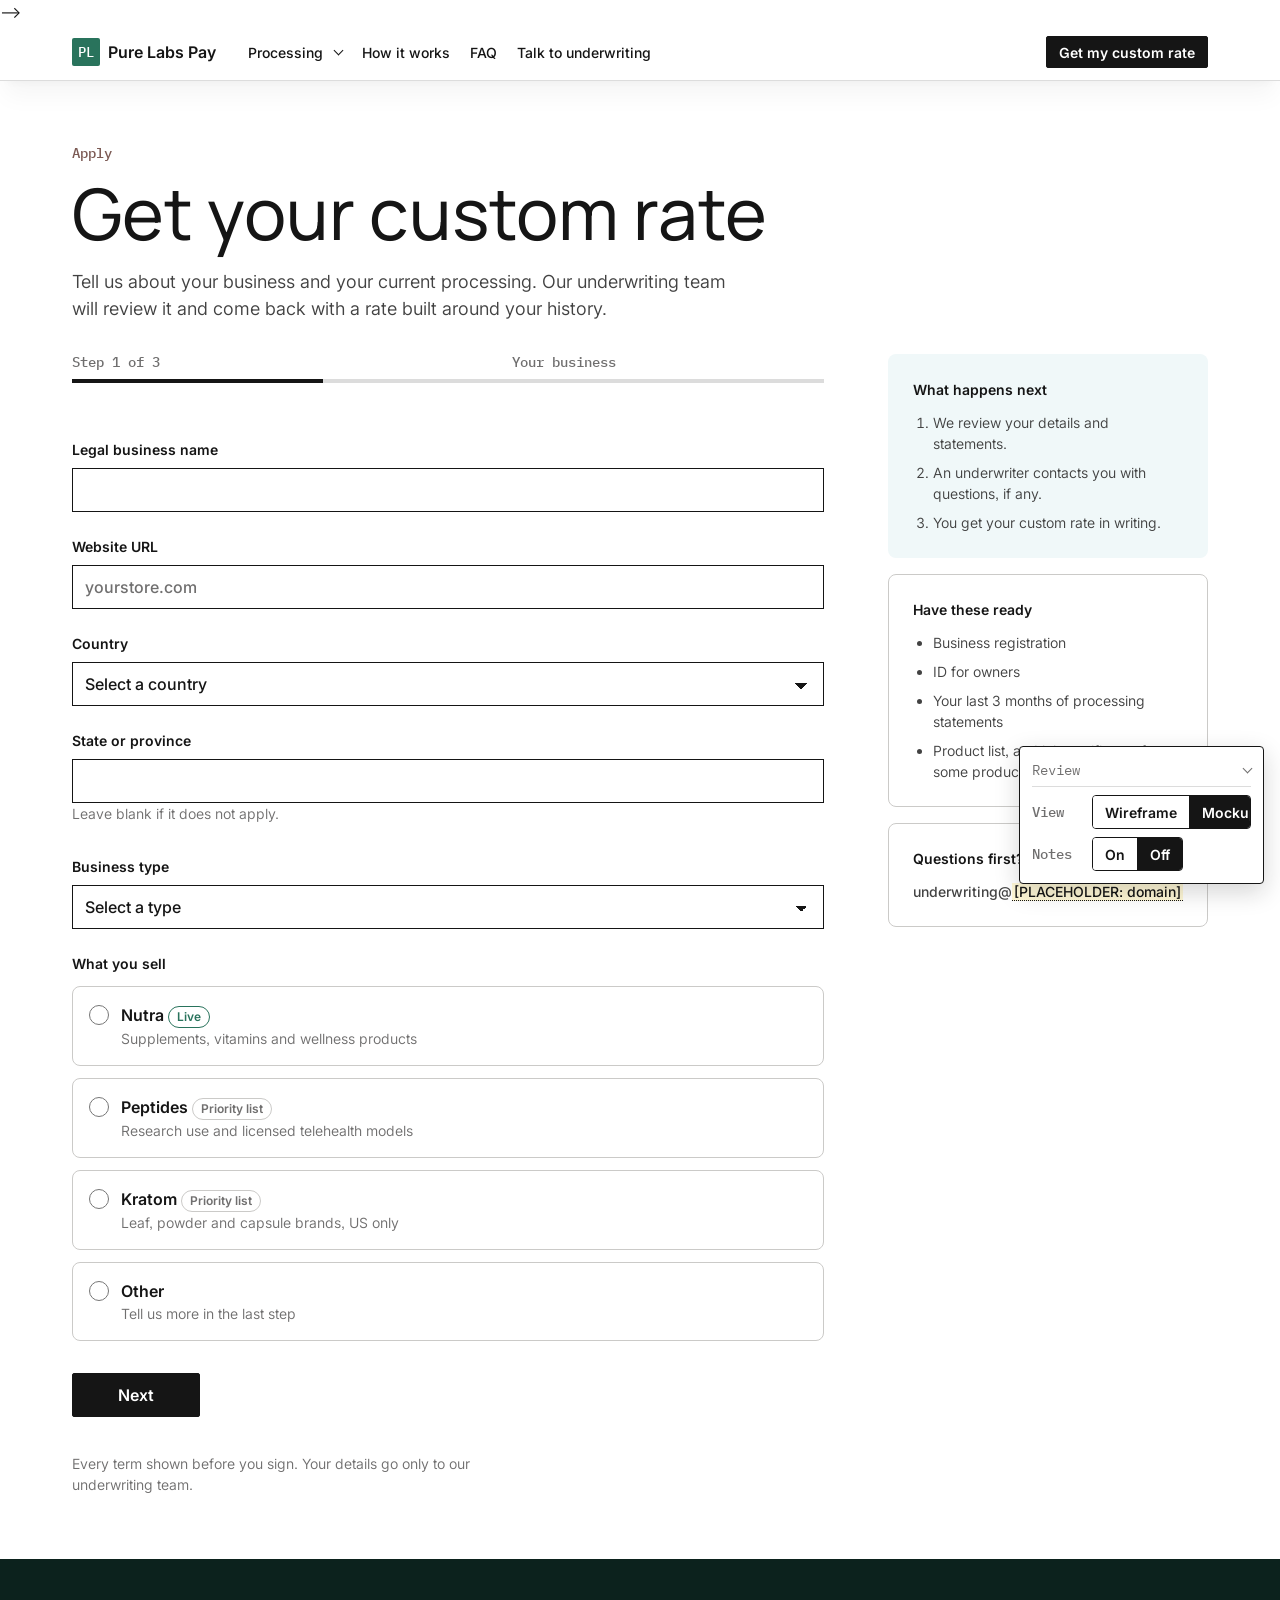
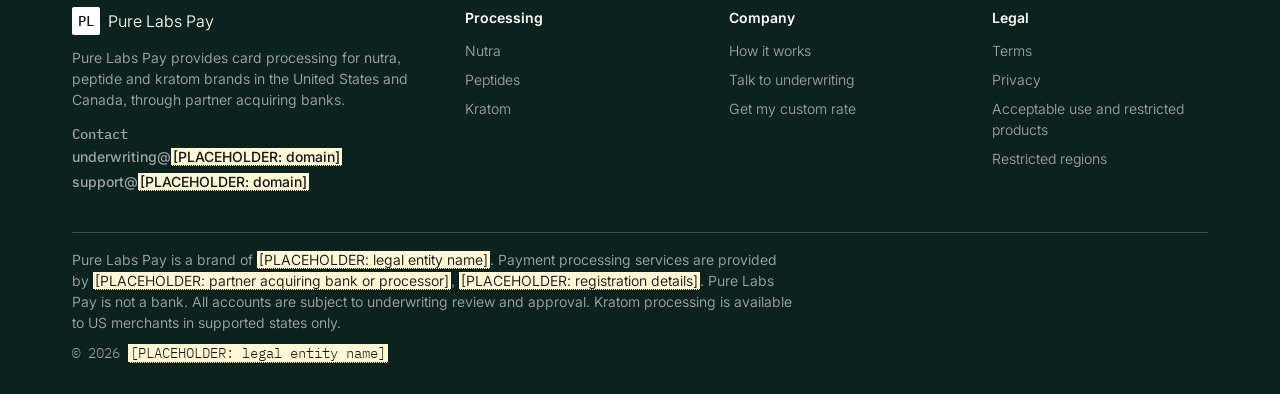
==== apply.html @ 478af708 "Pure Labs Pay marketing site wireframe and clickable mockup Ten static pages covering nutra, peptide" ====
<!DOCTYPE html>
<html lang="en">
<head>
  <meta charset="utf-8">
  <meta name="viewport" content="width=device-width, initial-scale=1">
  <title>Get Your Custom Rate | Pure Labs Pay</title>
  <meta name="description" content="Tell us about your business and your current processing. We'll review your details and come back with a custom rate.">
  <!-- The design system's faces are mt-neue-display, mt-neue-text, mt-sans and
       mt-mono, which are licensed and not ours. The stacks in css/styles.css
       name each face first, then the substitutes the reference gives: Manrope
       for the two neue cuts, Inter for the sans, IBM Plex Mono for the mono.
       This link stays commented out so the build opens straight from the
       filesystem with no external request. Enable it, or self host, or drop in
       the licensed faces, for production. -->
  <!-- <link rel="preconnect" href="https://fonts.googleapis.com">
  <link rel="preconnect" href="https://fonts.gstatic.com" crossorigin>
  <!-- SEO -->
  <!-- Replace the [PLACEHOLDER: domain] base in these four places, in
       sitemap.xml, robots.txt, llms.txt and in SITE_BASE in js/main.js. -->
  <link rel="canonical" href="https://[PLACEHOLDER: domain]/apply.html">
  <meta property="og:type" content="website">
  <meta property="og:site_name" content="Pure Labs Pay">
  <meta property="og:title" content="Get Your Custom Rate | Pure Labs Pay">
  <meta property="og:description" content="Tell us about your business and your current processing. We'll review your details and come back with a custom rate.">
  <meta property="og:url" content="https://[PLACEHOLDER: domain]/apply.html">
  <meta property="og:image" content="https://[PLACEHOLDER: domain]/assets/og-apply.png">
  <meta property="og:image:alt" content="Pure Labs Pay, payment processing for nutra, peptide and kratom brands">
  <meta name="twitter:card" content="summary_large_image">
  <meta name="twitter:title" content="Get Your Custom Rate | Pure Labs Pay">
  <meta name="twitter:description" content="Tell us about your business and your current processing. We'll review your details and come back with a custom rate.">
  <meta name="twitter:image" content="https://[PLACEHOLDER: domain]/assets/og-apply.png">
  <!-- [PLACEHOLDER: Open Graph image, 1200 by 630, per assets/README.md] -->
  <!-- /SEO -->
  <link rel="stylesheet" href="https://fonts.googleapis.com/css2?family=Manrope:wght@400;500&family=Inter:wght@300;400;500;600&family=IBM+Plex+Mono:wght@500&display=swap"> -->
  <link rel="stylesheet" href="css/styles.css">
</head>
<!-- data-mode is set here so the page is styled before main.js runs, then
     main.js applies ?mode= or the stored choice. Default is mockup. -->
<body data-mode="mockup">
  <!-- Shared chrome is rendered by js/main.js into these mounts, because the
       build has no build step. The noscript list keeps the site navigable
       with scripting off. -->
  <div id="site-header">
    <noscript>
      <nav aria-label="Main">
        <ul>
          <li><a href="index.html">Home</a></li>
          <li><a href="nutra.html">Nutra</a></li>
          <li><a href="peptides.html">Peptides</a></li>
          <li><a href="kratom.html">Kratom</a></li>
          <li><a href="apply.html">Get my custom rate</a></li>
          <li><a href="contact.html">Talk to underwriting</a></li>
        </ul>
      </nav>
    </noscript>
  </div>

  <main id="main" class="main">

    <section class="section" data-note="Intent: the one conversion page. Three short steps so the processing questions arrive after the easy ones, with the side panel answering what happens next while the visitor fills it in. | SEO: not a keyword target. Indexable but thin on purpose. | Dev: shared form engine with data-steps. Next validates only the current step, Back keeps every answer because nothing is re-rendered. Nothing posts while CONFIG.FORM_ENDPOINT is empty: it validates, logs the payload and shows the success panel.">
      <div class="container">
        <p class="eyebrow">Apply</p>
        <h1>Get your custom rate</h1>
        <p class="lead">Tell us about your business and your current processing. Our underwriting team will review it and come back with a rate built around your history.</p>

        <div class="apply-layout mt-6">
          <div>
            <form class="form" id="apply-form" data-form="apply" data-steps
                  data-vertical-from="whatYouSell"
                  data-waitlist-when="whatYouSell=Peptides|Kratom"
                  data-preselect-from="vertical:whatYouSell"
                  novalidate data-note-outside
                  data-note="Dev: field names are the payload keys. ?vertical=nutra, peptides or kratom preselects step one. UTM parameters on the URL ride along in the payload. Choosing a category that is not open yet switches source to waitlist.">

              <div class="progress" data-progress data-note-outside data-note="Dev: the fill width is set by js from the step count, so the stylesheet needs no class per step.">
                <p class="progress__label"><span data-progress-step>Step 1 of 3</span><span data-progress-name>Your business</span></p>
                <div class="progress__track"><span class="progress__fill"></span></div>
              </div>

              <!-- Step 1 -->
              <fieldset class="form-step" data-step="1" data-step-name="Your business">
                <legend class="visually-hidden">Your business</legend>

                <div class="field">
                  <label class="field__label" for="ap-legal">Legal business name</label>
                  <input class="input" type="text" id="ap-legal" name="legalBusinessName" autocomplete="organization" required>
                  <p class="field__error">Enter the name on your registration.</p>
                </div>

                <div class="field">
                  <label class="field__label" for="ap-website">Website URL</label>
                  <input class="input" type="text" inputmode="url" id="ap-website" name="website" placeholder="yourstore.com" required>
                  <p class="field__error">Enter the website where you sell.</p>
                </div>

                <div class="field">
                  <label class="field__label" for="ap-country">Country</label>
                  <select class="select" id="ap-country" name="country" required>
                    <option value="">Select a country</option>
                    <option value="United States">United States</option>
                    <option value="Canada">Canada</option>
                    <option value="Other">Other</option>
                  </select>
                  <p class="field__error">Select where your business is based.</p>
                </div>

                <div class="field" data-show-when="country=Other" hidden>
                  <label class="field__label" for="ap-country-other">Which country?</label>
                  <input class="input" type="text" id="ap-country-other" name="countryOther" required>
                  <p class="field__hint">Other countries are possible on review.</p>
                  <p class="field__error">Tell us which country you are based in.</p>
                </div>

                <div class="field">
                  <label class="field__label" for="ap-region">State or province</label>
                  <input class="input" type="text" id="ap-region" name="stateProvince" autocomplete="address-level1">
                  <p class="field__hint">Leave blank if it does not apply.</p>
                </div>

                <div class="field">
                  <label class="field__label" for="ap-type">Business type</label>
                  <select class="select" id="ap-type" name="businessType" required>
                    <option value="">Select a type</option>
                    <option value="LLC">LLC</option>
                    <option value="Corporation">Corporation</option>
                    <option value="Sole proprietor">Sole proprietor</option>
                    <option value="Other">Other</option>
                  </select>
                  <p class="field__error">Select how the business is registered.</p>
                </div>

                <fieldset class="radio-cards">
                  <legend>What you sell</legend>
                  <label class="radio-card">
                    <input type="radio" name="whatYouSell" value="Nutra" required>
                    <span>
                      <span class="radio-card__title">Nutra <span class="pill pill--live pill--xs">Live</span></span>
                      <span class="radio-card__hint">Supplements, vitamins and wellness products</span>
                    </span>
                  </label>
                  <label class="radio-card">
                    <input type="radio" name="whatYouSell" value="Peptides" required>
                    <span>
                      <span class="radio-card__title">Peptides <span class="pill pill--soon pill--xs">Priority list</span></span>
                      <span class="radio-card__hint">Research use and licensed telehealth models</span>
                    </span>
                  </label>
                  <label class="radio-card">
                    <input type="radio" name="whatYouSell" value="Kratom" required>
                    <span>
                      <span class="radio-card__title">Kratom <span class="pill pill--soon pill--xs">Priority list</span></span>
                      <span class="radio-card__hint">Leaf, powder and capsule brands, US only</span>
                    </span>
                  </label>
                  <label class="radio-card">
                    <input type="radio" name="whatYouSell" value="Other" required>
                    <span>
                      <span class="radio-card__title">Other</span>
                      <span class="radio-card__hint">Tell us more in the last step</span>
                    </span>
                  </label>
                  <p class="field__error">Choose the category that fits your store.</p>
                </fieldset>

                <div class="callout callout--quiet" data-show-when="whatYouSell=Peptides|Kratom" hidden>
                  <p class="callout__title">Processing for this category opens soon</p>
                  <p>Submit this form and you'll join the priority list with your details already on file.</p>
                </div>

                <div class="callout callout--warning" data-show-when="whatYouSell=Kratom&country=Canada" data-blocks-next hidden>
                  <p class="callout__title">Kratom processing is US only</p>
                  <p>Canadian nutra brands can apply today. Change the category or the country to carry on.</p>
                </div>
              </fieldset>

              <!-- Step 2 -->
              <fieldset class="form-step" data-step="2" data-step-name="Your processing" hidden>
                <legend class="visually-hidden">Your processing</legend>

                <fieldset class="radio-cards radio-cards--row">
                  <legend>Are you currently processing card payments?</legend>
                  <label class="radio-card">
                    <input type="radio" name="currentlyProcessing" value="yes" required>
                    <span><span class="radio-card__title">Yes</span></span>
                  </label>
                  <label class="radio-card">
                    <input type="radio" name="currentlyProcessing" value="no" required>
                    <span><span class="radio-card__title">Not yet</span></span>
                  </label>
                  <p class="field__error">Let us know whether you are processing today.</p>
                </fieldset>

                <div class="callout callout--quiet" data-soft-message hidden>
                  <p class="callout__title">Leave your details anyway</p>
                  <p>We work best with brands that already have a processing track record. Leave your details and we'll reach out when we have a fit.</p>
                </div>

                <div class="field-group" data-show-when="currentlyProcessing=yes" hidden>
                  <div class="field">
                    <label class="field__label" for="ap-processor">Current processor</label>
                    <select class="select" id="ap-processor" name="currentProcessor" required>
                      <option value="">Select a processor</option>
                      <option value="Stripe">Stripe</option>
                      <option value="PayPal">PayPal</option>
                      <option value="Shopify Payments">Shopify Payments</option>
                      <option value="Square">Square</option>
                      <option value="Authorize.net">Authorize.net</option>
                      <option value="NMI">NMI</option>
                      <option value="Other high-risk processor">Other high-risk processor</option>
                      <option value="Other">Other</option>
                    </select>
                    <p class="field__error">Select who processes for you today.</p>
                  </div>

                  <div class="field">
                    <label class="field__label" for="ap-time">How long you've been processing</label>
                    <select class="select" id="ap-time" name="timeProcessing" required>
                      <option value="">Select a range</option>
                      <option value="Under 6 months">Under 6 months</option>
                      <option value="6 to 12 months">6 to 12 months</option>
                      <option value="1 to 2 years">1 to 2 years</option>
                      <option value="Over 2 years">Over 2 years</option>
                    </select>
                    <p class="field__error">Select how long you have been processing.</p>
                  </div>

                  <div class="field">
                    <label class="field__label" for="ap-volume">Average monthly card volume</label>
                    <select class="select" id="ap-volume" name="monthlyVolume" required>
                      <option value="">Select a range</option>
                      <option value="Under $25k">Under $25k</option>
                      <option value="$25k to $100k">$25k to $100k</option>
                      <option value="$100k to $500k">$100k to $500k</option>
                      <option value="$500k to $1M">$500k to $1M</option>
                      <option value="Over $1M">Over $1M</option>
                    </select>
                    <p class="field__error">Select the range that fits your volume.</p>
                  </div>

                  <div class="field">
                    <label class="field__label" for="ap-aov">Average order value</label>
                    <select class="select" id="ap-aov" name="averageOrderValue" required>
                      <option value="">Select a range</option>
                      <option value="Under $50">Under $50</option>
                      <option value="$50 to $150">$50 to $150</option>
                      <option value="Over $150">Over $150</option>
                    </select>
                    <p class="field__error">Select your typical order value.</p>
                  </div>

                  <div class="field">
                    <label class="field__label" for="ap-disputes">Dispute ratio over the last 3 months</label>
                    <select class="select" id="ap-disputes" name="disputeRatio" required>
                      <option value="">Select a range</option>
                      <option value="Under 0.5%">Under 0.5%</option>
                      <option value="0.5% to 1%">0.5% to 1%</option>
                      <option value="Over 1%">Over 1%</option>
                      <option value="Not sure">Not sure</option>
                    </select>
                    <p class="field__hint">Not sure is a fine answer. Your statements will show it.</p>
                    <p class="field__error">Select a range, or Not sure.</p>
                  </div>

                  <fieldset class="radio-cards radio-cards--row">
                    <legend>Do you sell subscriptions?</legend>
                    <label class="radio-card">
                      <input type="radio" name="sellsSubscriptions" value="yes" required>
                      <span><span class="radio-card__title">Yes</span></span>
                    </label>
                    <label class="radio-card">
                      <input type="radio" name="sellsSubscriptions" value="no" required>
                      <span><span class="radio-card__title">No</span></span>
                    </label>
                    <p class="field__error">Let us know whether you bill on a schedule.</p>
                  </fieldset>

                  <div class="field">
                    <label class="file-upload" for="ap-statements">
                      <span class="file-upload__title">Upload your last 3 months of processing statements</span>
                      <span class="file-upload__hint">PDF, more than one file is fine. You can also send these later. Applications with statements get the fastest review.</span>
                      <input type="file" id="ap-statements" name="statements" accept="application/pdf" multiple>
                    </label>
                    <ul class="file-list" data-file-list="statements"></ul>
                  </div>
                </div>
              </fieldset>

              <!-- Step 3 -->
              <fieldset class="form-step" data-step="3" data-step-name="Your details" hidden>
                <legend class="visually-hidden">Your details</legend>

                <div class="field">
                  <label class="field__label" for="ap-name">Full name</label>
                  <input class="input" type="text" id="ap-name" name="fullName" autocomplete="name" required>
                  <p class="field__error">Enter your full name.</p>
                </div>

                <div class="field">
                  <label class="field__label" for="ap-role">Role</label>
                  <input class="input" type="text" id="ap-role" name="role" placeholder="Owner, finance, operations" required>
                  <p class="field__error">Tell us your role in the business.</p>
                </div>

                <div class="field">
                  <label class="field__label" for="ap-email">Work email</label>
                  <input class="input" type="email" id="ap-email" name="workEmail" autocomplete="email" required>
                  <p class="field__error">Enter an email address we can reply to.</p>
                </div>

                <div class="field">
                  <label class="field__label" for="ap-phone">Phone</label>
                  <input class="input" type="tel" id="ap-phone" name="phone" autocomplete="tel" required>
                  <p class="field__error">Enter a number an underwriter can reach you on.</p>
                </div>

                <div class="field">
                  <label class="field__label" for="ap-besttime">Best time to reach you</label>
                  <select class="select" id="ap-besttime" name="bestTime" required>
                    <option value="">Select a time</option>
                    <option value="Morning">Morning</option>
                    <option value="Afternoon">Afternoon</option>
                    <option value="Evening">Evening</option>
                  </select>
                  <p class="field__hint">Times are read in <span data-timezone>your local time</span>.</p>
                  <p class="field__error">Select when we should call.</p>
                  <input type="hidden" name="timezone" value="">
                </div>

                <div class="field">
                  <label class="field__label" for="ap-heard">How did you hear about us?</label>
                  <input class="input" type="text" id="ap-heard" name="heardAbout">
                  <p class="field__hint">Optional.</p>
                </div>

                <div class="field">
                  <label class="checkbox">
                    <input type="checkbox" name="consent" value="yes" required>
                    <span>I agree that my details can be used to review this application and contact me about processing, as set out in the <a href="legal/privacy.html">privacy notice</a>.</span>
                  </label>
                  <p class="field__error">Please agree before sending your application.</p>
                </div>

                <div class="field">
                  <label class="checkbox">
                    <input type="checkbox" name="marketingOptIn" value="yes">
                    <span>Send me occasional updates about processing for my category. Optional.</span>
                  </label>
                </div>
              </fieldset>

              <div class="form-nav">
                <button class="btn btn--secondary" type="button" data-step-back hidden>Back</button>
                <button class="btn btn--primary" type="button" data-step-next>Next</button>
                <button class="btn btn--primary" type="submit" data-step-submit hidden>Get my custom rate</button>
              </div>
              <span class="trust-line">Every term shown before you sign. Your details go only to our underwriting team.</span>
            </form>

            <div class="form-success" data-success data-for="apply-form" role="status" tabindex="-1" hidden>
              <h2>Thanks, we've got your details</h2>
              <p>An underwriter will be in touch at the email you gave us. <span class="ph-text">[PLACEHOLDER: response time, if committed]</span></p>
            </div>
          </div>

          <aside class="apply-aside" data-note="Intent: answer what happens next while the visitor is still deciding whether to finish, and tell them what to have ready so the first reply is not a document request. | SEO: no keyword target. | Dev: sticky from 1024px, stacked above the form on mobile. The contact address is selectable text, not a mailto, while the domain is a placeholder.">
            <div class="card card--ice">
              <h2>What happens next</h2>
              <ol>
                <li>We review your details and statements.</li>
                <li>An underwriter contacts you with questions, if any.</li>
                <li>You get your custom rate in writing.</li>
              </ol>
            </div>

            <div class="card">
              <h2>Have these ready</h2>
              <ul>
                <li>Business registration</li>
                <li>ID for owners</li>
                <li>Your last 3 months of processing statements</li>
                <li>Product list, and lab certificates for some products</li>
              </ul>
            </div>

            <div class="card card--flat">
              <h2>Questions first?</h2>
              <p class="apply-aside__contact">underwriting@<span class="ph-text">[PLACEHOLDER: domain]</span></p>
            </div>
          </aside>
        </div>
      </div>
    </section>

  </main>

  <div id="site-footer">
    <noscript>
      <nav aria-label="Footer">
        <ul>
          <li><a href="nutra.html">Nutra</a></li>
          <li><a href="peptides.html">Peptides</a></li>
          <li><a href="kratom.html">Kratom</a></li>
          <li><a href="apply.html">Get my custom rate</a></li>
          <li><a href="contact.html">Talk to underwriting</a></li>
          <li><a href="legal/terms.html">Terms</a></li>
          <li><a href="legal/privacy.html">Privacy</a></li>
          <li><a href="legal/acceptable-use.html">Acceptable use and restricted products</a></li>
          <li><a href="legal/restricted-regions.html">Restricted regions</a></li>
        </ul>
      </nav>
    </noscript>
  </div>

  <script src="js/main.js"></script>
</body>
</html>
---- css/styles.css ----
/* ==========================================================================
   Pure Labs Pay wireframe and mockup
   One stylesheet. No build step. No external requests.

   Design direction: the team's style reference, a treasury ledger on graph
   paper. White operating sheet, hairline rules, dark ink carrying the
   hierarchy, a restrained institutional green kept for the mark and the rail
   diagrams, pale ice panels for contained stories, a deep forest band closing
   the page.

   Order:
   1. Design tokens, the raw palette and scale from the handoff
   2. Mode tokens (mockup, wireframe), the semantic layer, declared twice
   3. Reset and base
   4. Layout: container, section, graph field
   5. Chrome: skip link, header, nav, footer
   6. Components: eyebrow, button, pill, card, feature grid, steps, FAQ,
      form field, select, radio cards, checkbox, file upload, progress bar,
      callout, trust line, placeholder box
   7. Annotation layer and review bar
   8. Motion and print

   Font substitution: mt-neue-display, mt-neue-text, mt-sans and mt-mono are
   licensed faces we do not hold, so each stack names the face first and then
   the substitute the reference gives, Manrope for the two neue cuts, Inter
   for the sans and IBM Plex Mono for the mono. The web font link sits
   commented out in every page, so the build makes no external request and
   falls back to the system stack.
   ========================================================================== */

/* ==========================================================================
   1. Design tokens, as handed over, with the substitutes added to the stacks
   ========================================================================== */

:root {
  /* colour */
  --color-paper: #ffffff;
  --color-ink: #151515;
  --color-graphite: #424242;
  --color-steel: #706f6f;
  --color-rule-gray: #dcdcdc;
  --color-edge-gray: #cbcac8;
  --color-ice-panel: #f0f8f9;
  --color-forest-ledger: #0c221d;
  --color-plum-ledger: #543b4e;
  --color-network-green: #29735c;
  --color-mint-subscription: #bae0cf;
  --color-ledger-brown: #7b5953;

  /* font families */
  --font-mt-neue-display: "mt-neue-display", "Manrope", ui-sans-serif, system-ui, -apple-system, BlinkMacSystemFont, "Segoe UI", Roboto, sans-serif;
  --font-mt-neue-text: "mt-neue-text", "Manrope", ui-sans-serif, system-ui, -apple-system, BlinkMacSystemFont, "Segoe UI", Roboto, sans-serif;
  --font-mt-sans: "mt-sans", "Inter", ui-sans-serif, system-ui, -apple-system, BlinkMacSystemFont, "Segoe UI", Roboto, sans-serif;
  --font-mt-mono: "mt-mono", "IBM Plex Mono", ui-monospace, SFMono-Regular, Menlo, Monaco, Consolas, monospace;
  --font-system-sans: ui-sans-serif, system-ui, -apple-system, BlinkMacSystemFont, "Segoe UI", Roboto, "Helvetica Neue", Arial, sans-serif;

  /* type scale */
  --text-footer-link: 14px;
  --leading-footer-link: 1.5;
  --text-technical-label: 14px;
  --leading-technical-label: 1.2;
  --text-control-label: 14px;
  --leading-control-label: 1.5;
  --text-nav: 14px;
  --leading-nav: 1.5;
  --text-body: 16px;
  --leading-body: 1.5;
  --text-body-strong: 16px;
  --text-body-lg: 18px;
  --text-feature-heading: 21px;
  --leading-feature-heading: 1.3;
  --text-section-heading: 32px;
  --leading-section-heading: 1.25;
  --text-major-heading: 47px;
  --leading-major-heading: 1.25;
  --text-hero-display: 71px;
  --leading-hero-display: 1.1;

  /* weights */
  --font-weight-w330: 330;
  --font-weight-w360: 360;
  --font-weight-regular: 400;
  --font-weight-w450: 450;
  --font-weight-medium: 500;
  --font-weight-semibold: 600;

  /* spacing, 4px base */
  --spacing-unit: 4px;
  --spacing-4: 4px;
  --spacing-8: 8px;
  --spacing-12: 12px;
  --spacing-16: 16px;
  --spacing-20: 20px;
  --spacing-24: 24px;
  --spacing-32: 32px;
  --spacing-48: 48px;
  --spacing-60: 60px;
  --spacing-64: 64px;
  --spacing-152: 152px;

  /* layout */
  --page-max-width: 1200px;
  --section-gap: 48px;
  --card-padding: 24px;
  --element-gap: 8px;

  /* radii */
  --radius-sm: 2px;
  --radius-lg: 8px;
  --radius-2xl: 16px;
  --radius-cards: 8px;
  --radius-links: 2px;
  --radius-pills: 16777200px;
  --radius-inputs: 0px;
  --radius-buttons: 2px;
  --radius-navigationcontrols: 4px;

  /* shadows */
  --shadow-subtle: rgb(21, 21, 21) 0px 0px 0px 1px inset;
  --shadow-xl: rgba(0, 0, 0, 0.04) 0px 20px 25px -5px, rgba(0, 0, 0, 0.04) 0px 8px 10px -6px;

  /* surfaces */
  --surface-paper: #ffffff;
  --surface-ice-panel: #f0f8f9;
  --surface-mint-subscription: #bae0cf;
  --surface-plum-ledger: #543b4e;
  --surface-forest-ledger: #0c221d;
}

/* ==========================================================================
   2. Mode tokens, the semantic layer
   Declared twice, once per display mode, so neither mode can leak into the
   other. Components only ever read the semantic names below.
   ========================================================================== */

body[data-mode="mockup"] {
  /* surfaces */
  --surface: var(--color-paper);
  --surface-alt: var(--color-ice-panel);
  --surface-contrast: var(--color-plum-ledger);
  --surface-dark: var(--color-forest-ledger);
  --surface-mint: var(--color-mint-subscription);

  /* text */
  --ink: var(--color-ink);
  --ink-muted: var(--color-graphite);
  --ink-faint: var(--color-steel);
  --ink-on-dark: var(--color-paper);
  --ink-on-dark-muted: rgba(255, 255, 255, 0.6);
  --label-ink: var(--color-ledger-brown);

  /* lines */
  --border: var(--color-rule-gray);
  --border-strong: var(--color-edge-gray);
  --border-control: var(--color-ink);
  --border-on-dark: rgba(255, 255, 255, 0.2);
  --grid-line: var(--color-rule-gray);

  /* actions. The filled public button is ink, not the green. The green is
     reserved for the mark, the rail lines and small infrastructure markers. */
  --action: var(--color-ink);
  --action-ink: var(--color-paper);
  --accent: var(--color-network-green);
  --accent-ink: var(--color-paper);
  --warning: var(--color-ledger-brown);

  /* type */
  --font-display: var(--font-mt-neue-display);
  --font-text: var(--font-mt-neue-text);
  --font-sans: var(--font-mt-sans);
  --font-mono: var(--font-mt-mono);
  --weight-display: var(--font-weight-w450);
  --weight-heading: var(--font-weight-regular);
  --weight-body: var(--font-weight-w360);
  --weight-nav: var(--font-weight-medium);
  --weight-control: var(--font-weight-semibold);
  --weight-footer-link: var(--font-weight-w330);

  /* shape */
  --radius-card: var(--radius-cards);
  --radius-control: var(--radius-buttons);
  --radius-nav-control: var(--radius-navigationcontrols);
  --radius-input: var(--radius-inputs);
  --radius-pill: var(--radius-pills);

  /* elevation. Cards never take a shadow in this system. */
  --shadow-nav: var(--shadow-xl);
  --shadow-inset: var(--shadow-subtle);

  /* containers */
  --container: var(--page-max-width);
  --container-narrow: 720px;
  --container-wide: 1320px;

  --border-width: 1px;
}

body[data-mode="wireframe"] {
  /* surfaces, greyscale only */
  --surface: #ffffff;
  --surface-alt: #f2f2f2;
  --surface-contrast: #4d4d4d;
  --surface-dark: #333333;
  --surface-mint: #d9d9d9;

  /* text */
  --ink: #1a1a1a;
  --ink-muted: #4d4d4d;
  --ink-faint: #6b6b6b;
  --ink-on-dark: #ffffff;
  --ink-on-dark-muted: rgba(255, 255, 255, 0.72);
  --label-ink: #4d4d4d;

  /* lines */
  --border: #c9c9c9;
  --border-strong: #a6a6a6;
  --border-control: #1a1a1a;
  --border-on-dark: rgba(255, 255, 255, 0.3);
  --grid-line: #d9d9d9;

  /* actions */
  --action: #1a1a1a;
  --action-ink: #ffffff;
  --accent: #333333;
  --accent-ink: #ffffff;
  --warning: #1a1a1a;

  /* type, system font, mono stays mono so technical labels still read as
     technical in a greyscale wireframe */
  --font-display: var(--font-system-sans);
  --font-text: var(--font-system-sans);
  --font-sans: var(--font-system-sans);
  --font-mono: ui-monospace, SFMono-Regular, Menlo, Monaco, Consolas, monospace;
  --weight-display: 600;
  --weight-heading: 600;
  --weight-body: 400;
  --weight-nav: 500;
  --weight-control: 600;
  --weight-footer-link: 400;

  /* shape, boxy */
  --radius-card: 2px;
  --radius-control: 2px;
  --radius-nav-control: 2px;
  --radius-input: 0px;
  --radius-pill: 2px;

  /* elevation, none */
  --shadow-nav: none;
  --shadow-inset: #1a1a1a 0px 0px 0px 1px inset;

  /* containers */
  --container: var(--page-max-width);
  --container-narrow: 720px;
  --container-wide: 1320px;

  --border-width: 1px;
}

/* ==========================================================================
   3. Reset and base
   ========================================================================== */

*,
*::before,
*::after { box-sizing: border-box; }

/* A hidden element stays hidden. Component rules that set display, for
   example .form or .field-group, otherwise win over the browser's own
   [hidden] rule and a hidden block keeps rendering. */
[hidden] { display: none !important; }

html {
  background: #ffffff;
  -webkit-text-size-adjust: 100%;
}

body {
  margin: 0;
  background: var(--surface);
  color: var(--ink);
  font-family: var(--font-sans);
  font-size: var(--text-body);
  font-weight: var(--weight-body);
  line-height: var(--leading-body);
  font-feature-settings: "cv10" 1, "ss07" 1, "ss08" 1;
  display: flex;
  flex-direction: column;
  min-height: 100vh;
}

/* Headings. Mobile first, stepping up to the reference sizes. The display cut
   carries the hero and the major section headings, the text cut carries
   feature and section headings. */

h1, h2, h3, h4 {
  margin: 0 0 var(--spacing-16);
  color: var(--ink);
  letter-spacing: normal;
}

h1 {
  font-family: var(--font-display);
  font-weight: var(--weight-display);
  font-size: 40px;
  line-height: var(--leading-hero-display);
}

h2 {
  font-family: var(--font-text);
  font-weight: var(--weight-heading);
  font-size: 26px;
  line-height: var(--leading-section-heading);
}

h3 {
  font-family: var(--font-text);
  font-weight: var(--weight-heading);
  font-size: var(--text-feature-heading);
  line-height: var(--leading-feature-heading);
}

h4 {
  font-family: var(--font-sans);
  font-weight: var(--weight-control);
  font-size: var(--text-body-strong);
  line-height: var(--leading-body);
}

@media (min-width: 48rem) {
  h1 { font-size: var(--text-major-heading); line-height: var(--leading-major-heading); }
  h2 { font-size: var(--text-section-heading); }
}

@media (min-width: 64rem) {
  h1 { font-size: var(--text-hero-display); line-height: var(--leading-hero-display); }
}

/* A major section heading that should sit at display scale rather than text
   scale, per the reference. */
.h-major {
  font-family: var(--font-display);
  font-weight: var(--weight-display);
  font-size: 32px;
  line-height: var(--leading-major-heading);
}

@media (min-width: 48rem) {
  .h-major { font-size: var(--text-major-heading); }
}

p { margin: 0 0 var(--spacing-16); max-width: 68ch; }

.lead {
  font-size: var(--text-body-lg);
  color: var(--ink-muted);
  max-width: 60ch;
}

a {
  color: var(--ink);
  text-decoration: underline;
  text-underline-offset: 2px;
  border-radius: var(--radius-links);
}

a:hover { color: var(--ink-muted); }

ul, ol { margin: 0 0 var(--spacing-16); padding-left: var(--spacing-20); }
li { margin-bottom: var(--spacing-8); }

img, svg { max-width: 100%; height: auto; }

hr {
  border: 0;
  border-top: var(--border-width) solid var(--border);
  margin: var(--spacing-48) 0;
}

small { font-size: var(--text-control-label); }

:focus-visible {
  outline: 2px solid var(--ink);
  outline-offset: 2px;
}

.visually-hidden {
  position: absolute;
  width: 1px;
  height: 1px;
  margin: -1px;
  padding: 0;
  overflow: hidden;
  clip: rect(0 0 0 0);
  white-space: nowrap;
  border: 0;
}

/* ==========================================================================
   4. Layout
   ========================================================================== */

.container {
  width: 100%;
  max-width: var(--container);
  margin: 0 auto;
  padding: 0 var(--spacing-16);
}

.container--narrow { max-width: var(--container-narrow); }
.container--wide { max-width: var(--container-wide); }

@media (min-width: 48rem) {
  .container { padding: 0 var(--spacing-32); }
}

.section { padding: var(--spacing-48) 0; }
.section--tight { padding: var(--spacing-32) 0; }
.section--alt { background: var(--surface-alt); }
.section--bordered { border-top: var(--border-width) solid var(--border); }

@media (min-width: 48rem) {
  .section { padding: var(--spacing-64) 0; }
}

@media (min-width: 64rem) {
  .section--wide-gap { padding: var(--spacing-152) 0; }
}

.stack > * + * { margin-top: var(--spacing-16); }
.stack-lg > * + * { margin-top: var(--spacing-32); }

.main { flex: 1 0 auto; }

/* graph paper field. The signature hero surface: faint grid rules on paper,
   for the payment rail diagram to sit on. */
.graph-field {
  background-color: var(--surface);
  background-image:
    repeating-linear-gradient(to right, var(--grid-line) 0 1px, transparent 1px 40px),
    repeating-linear-gradient(to bottom, var(--grid-line) 0 1px, transparent 1px 40px);
  background-position: center top;
}

.rule { border-top: var(--border-width) solid var(--border); }

/* ==========================================================================
   5. Chrome
   ========================================================================== */

.skip-link {
  position: absolute;
  left: var(--spacing-16);
  top: var(--spacing-8);
  z-index: 60;
  transform: translateY(-200%);
  background: var(--surface);
  color: var(--ink);
  box-shadow: var(--shadow-inset);
  border-radius: var(--radius-nav-control);
  padding: var(--spacing-8) var(--spacing-12);
  text-decoration: none;
  font-size: var(--text-control-label);
  font-weight: var(--weight-control);
}

.skip-link:focus { transform: translateY(0); }

.site-header {
  position: sticky;
  top: 0;
  z-index: 40;
  background: var(--surface);
  border-bottom: var(--border-width) solid var(--border);
  box-shadow: var(--shadow-nav);
}

.site-header__inner {
  display: flex;
  flex-wrap: wrap;
  align-items: center;
  gap: var(--element-gap);
  padding-top: var(--spacing-12);
  padding-bottom: var(--spacing-12);
}

.brand {
  display: inline-flex;
  align-items: center;
  gap: var(--element-gap);
  color: var(--ink);
  text-decoration: none;
  font-family: var(--font-sans);
  font-weight: var(--weight-control);
}

/* the mark is the one place the institutional green is allowed to fill */
.brand__mark {
  display: inline-grid;
  place-items: center;
  width: 28px;
  height: 28px;
  border-radius: var(--radius-sm);
  background: var(--accent);
  color: var(--accent-ink);
  font-family: var(--font-mono);
  font-size: var(--text-technical-label);
  font-weight: var(--font-weight-medium);
  line-height: 1;
}

.brand__name { font-size: var(--text-body-strong); }

/* navigation. Mobile first: the bar collapses behind a Menu button and the
   whole nav becomes a panel under the bar. From 1024px it is a single row. */

.nav-toggle {
  display: inline-flex;
  align-items: center;
  gap: var(--element-gap);
  margin-left: auto;
  min-height: 32px;
  padding: var(--spacing-4) var(--spacing-8);
  background: transparent;
  color: var(--ink);
  border: 0;
  box-shadow: var(--shadow-inset);
  border-radius: var(--radius-nav-control);
  font-family: var(--font-sans);
  font-size: var(--text-control-label);
  font-weight: var(--weight-control);
  line-height: var(--leading-control-label);
  cursor: pointer;
}

/* three rules, drawn rather than iconised */
.nav-toggle__bars {
  position: relative;
  display: block;
  width: 16px;
  height: 2px;
  background: currentColor;
}

.nav-toggle__bars::before,
.nav-toggle__bars::after {
  content: "";
  position: absolute;
  left: 0;
  width: 16px;
  height: 2px;
  background: currentColor;
}

.nav-toggle__bars::before { top: -5px; }
.nav-toggle__bars::after { top: 5px; }

.site-header.is-open .nav-toggle__bars { background: transparent; }
.site-header.is-open .nav-toggle__bars::before { top: 0; transform: rotate(45deg); }
.site-header.is-open .nav-toggle__bars::after { top: 0; transform: rotate(-45deg); }

.site-nav {
  display: none;
  flex: 1 1 100%;
  order: 3;
  margin-top: var(--spacing-12);
  padding-top: var(--spacing-12);
  border-top: var(--border-width) solid var(--border);
}

.site-header.is-open .site-nav { display: block; }

.site-nav__list {
  list-style: none;
  display: flex;
  flex-direction: column;
  align-items: stretch;
  gap: var(--spacing-4);
  margin: 0;
  padding: 0;
}

.site-nav__list li { margin: 0; }

.site-nav__link,
.nav-group__trigger {
  display: inline-flex;
  align-items: center;
  gap: var(--element-gap);
  width: 100%;
  min-height: 40px;
  padding: var(--spacing-8) 0;
  background: transparent;
  border: 0;
  color: var(--ink);
  text-decoration: none;
  font-family: var(--font-sans);
  font-size: var(--text-nav);
  font-weight: var(--weight-nav);
  line-height: var(--leading-nav);
  text-align: left;
  cursor: pointer;
}

.site-nav__link:hover,
.nav-group__trigger:hover { text-decoration: underline; color: var(--ink); }
.site-nav__link[aria-current="page"] { text-decoration: underline; text-underline-offset: 4px; }

/* chevron on the menu trigger */
.nav-group__chevron {
  display: inline-block;
  width: 7px;
  height: 7px;
  margin-left: var(--spacing-4);
  border-right: 1.5px solid currentColor;
  border-bottom: 1.5px solid currentColor;
  transform: translateY(-2px) rotate(45deg);
  transition: transform 0.15s ease;
}

.nav-group__trigger[aria-expanded="true"] .nav-group__chevron {
  transform: translateY(1px) rotate(-135deg);
}

.nav-group__panel { padding: var(--spacing-4) 0 var(--spacing-8); }
.nav-group__panel[hidden] { display: none; }

.nav-menu {
  list-style: none;
  margin: 0;
  padding: 0;
  display: grid;
  gap: var(--spacing-4);
}

.nav-menu li { margin: 0; }

.nav-menu__item {
  display: block;
  padding: var(--spacing-12);
  background: var(--surface-alt);
  border-radius: var(--radius-card);
  color: var(--ink);
  text-decoration: none;
}

.nav-menu__item:hover { background: var(--surface); box-shadow: var(--shadow-inset); color: var(--ink); }

.nav-menu__title {
  display: flex;
  align-items: center;
  gap: var(--element-gap);
  font-size: var(--text-control-label);
  font-weight: var(--weight-control);
  line-height: var(--leading-control-label);
}

.nav-menu__hint {
  display: block;
  margin-top: 2px;
  font-size: var(--text-control-label);
  font-weight: var(--weight-body);
  line-height: var(--leading-control-label);
  color: var(--ink-faint);
}

.site-header__actions {
  display: flex;
  align-items: center;
  gap: var(--element-gap);
  margin-top: var(--spacing-12);
}

.site-header__actions .btn { width: 100%; }

@media (min-width: 64rem) {
  .nav-toggle { display: none; }

  .site-header .site-nav,
  .site-header.is-open .site-nav {
    display: flex;
    align-items: center;
    gap: var(--spacing-20);
    flex: 1 1 auto;
    order: 0;
    margin: 0 0 0 var(--spacing-24);
    padding: 0;
    border-top: 0;
  }

  .site-nav__list {
    flex-direction: row;
    align-items: center;
    gap: var(--spacing-20);
  }

  .site-nav__link,
  .nav-group__trigger {
    width: auto;
    min-height: 32px;
    padding: var(--spacing-4) 0;
  }

  .nav-group { position: relative; }

  .nav-group__panel {
    position: absolute;
    top: calc(100% + var(--spacing-12));
    left: calc(var(--spacing-12) * -1);
    z-index: 45;
    width: 20rem;
    padding: var(--spacing-12);
    background: var(--surface);
    border: var(--border-width) solid var(--border-strong);
    border-radius: var(--radius-card);
    box-shadow: var(--shadow-nav);
  }

  .site-header__actions { margin: 0 0 0 auto; }
  .site-header__actions .btn { width: auto; }
}

/* forest footer, the full width closing band */
.site-footer {
  background: var(--surface-dark);
  color: var(--ink-on-dark);
  padding: var(--spacing-48) 0 var(--spacing-32);
  font-size: var(--text-footer-link);
  line-height: var(--leading-footer-link);
}

.site-footer__grid {
  display: grid;
  gap: var(--spacing-32);
  grid-template-columns: 1fr;
  margin-bottom: var(--spacing-32);
}

@media (min-width: 48rem) {
  .site-footer__grid { grid-template-columns: 1.6fr 1fr 1fr 1fr; gap: var(--spacing-48); }
}

.site-footer .brand { color: var(--ink-on-dark); }
.site-footer .brand__mark { background: var(--surface); color: var(--ink); }

.site-footer p { color: var(--ink-on-dark-muted); max-width: 44ch; }

.site-footer h2 {
  font-family: var(--font-sans);
  font-size: var(--text-control-label);
  font-weight: var(--weight-control);
  line-height: var(--leading-control-label);
  color: var(--ink-on-dark);
  margin-bottom: var(--spacing-12);
}

.site-footer ul { list-style: none; margin: 0; padding: 0; }
.site-footer li { margin-bottom: var(--spacing-8); }

.site-footer a {
  color: var(--ink-on-dark-muted);
  font-weight: var(--weight-footer-link);
  text-decoration: none;
}

.site-footer a:hover { color: var(--ink-on-dark); text-decoration: underline; }

.site-footer :focus-visible { outline-color: var(--ink-on-dark); }

.site-footer__legal {
  border-top: var(--border-width) solid var(--border-on-dark);
  padding-top: var(--spacing-16);
}

.site-footer__legal p { max-width: 80ch; }

/* the footer call to action inverts: paper fill, ink label */
.site-footer .btn--primary {
  background: var(--surface);
  color: var(--ink);
  border-color: var(--surface);
}

.site-footer .btn--primary:hover { background: var(--ink-on-dark-muted); color: var(--ink); border-color: transparent; }
.site-footer .trust-line { color: var(--ink-on-dark-muted); }

/* ==========================================================================
   6. Components
   ========================================================================== */

/* technical eyebrow, monospace ledger metadata rather than a marketing kicker */
.eyebrow {
  display: block;
  margin: 0 0 var(--spacing-12);
  font-family: var(--font-mono);
  font-size: var(--text-technical-label);
  font-weight: var(--font-weight-medium);
  line-height: var(--leading-technical-label);
  letter-spacing: normal;
  color: var(--label-ink);
  text-transform: none;
}

/* button. The filled public control is ink on paper text at a 2px radius. */
.btn {
  display: inline-flex;
  align-items: center;
  justify-content: center;
  gap: var(--element-gap);
  min-height: 44px;
  padding: var(--spacing-8) var(--spacing-16);
  border: var(--border-width) solid transparent;
  border-radius: var(--radius-control);
  font-family: var(--font-sans);
  font-size: var(--text-body-strong);
  font-weight: var(--weight-control);
  line-height: var(--leading-body);
  text-align: center;
  text-decoration: none;
  cursor: pointer;
  transition: background-color 0.15s ease, color 0.15s ease, border-color 0.15s ease;
}

.btn--primary {
  background: var(--action);
  border-color: var(--action);
  color: var(--action-ink);
}

.btn--primary:hover { background: var(--ink-muted); border-color: var(--ink-muted); color: var(--action-ink); }

.btn--secondary {
  background: transparent;
  border-color: transparent;
  box-shadow: var(--shadow-inset);
  color: var(--ink);
}

.btn--secondary:hover { background: var(--surface-alt); color: var(--ink); }

.btn--ghost {
  background: transparent;
  border-color: transparent;
  color: var(--ink);
  padding-left: var(--spacing-8);
  padding-right: var(--spacing-8);
}

.btn--ghost:hover { text-decoration: underline; color: var(--ink); }

/* compact control, the 14px cut used in the navigation bar and inside cards */
.btn--compact {
  min-height: 32px;
  padding: var(--spacing-4) var(--spacing-12);
  font-size: var(--text-control-label);
  line-height: var(--leading-control-label);
}

/* navigation control, 4px radius per the reference */
.btn--nav {
  min-height: 32px;
  padding: var(--spacing-4) var(--spacing-8);
  border-radius: var(--radius-nav-control);
  font-size: var(--text-control-label);
  line-height: var(--leading-control-label);
}

.btn--block { width: 100%; }

.btn-row {
  display: flex;
  flex-wrap: wrap;
  gap: var(--spacing-12);
  align-items: center;
}

/* status pill */
.pill {
  display: inline-flex;
  align-items: center;
  gap: var(--spacing-4);
  padding: 2px var(--spacing-8);
  border: var(--border-width) solid var(--border-strong);
  border-radius: var(--radius-pill);
  background: var(--surface);
  font-family: var(--font-sans);
  font-size: var(--text-control-label);
  font-weight: var(--weight-control);
  line-height: var(--leading-control-label);
  white-space: nowrap;
}

.pill--live { border-color: var(--accent); color: var(--accent); }
.pill--soon { border-color: var(--border-strong); color: var(--ink-faint); }
.pill--xs { font-size: 12px; padding: 1px var(--spacing-8); }

/* card. 8px corners, 24px padding, never a shadow. */
.card {
  background: var(--surface);
  border: var(--border-width) solid var(--border-strong);
  border-radius: var(--radius-card);
  padding: var(--card-padding);
}

.card__title { margin-bottom: var(--element-gap); }
.card p:last-child { margin-bottom: 0; }
.card p { color: var(--ink-muted); }

/* ice narrative card, the contained story and problem surface */
.card--ice {
  background: var(--surface-alt);
  border-color: transparent;
}

/* plum feature card, the contrasting product block */
.card--plum {
  background: var(--surface-contrast);
  border-color: transparent;
  color: var(--ink-on-dark);
}

.card--plum h2,
.card--plum h3,
.card--plum .card__title { color: var(--ink-on-dark); }
.card--plum p { color: var(--ink-on-dark-muted); }
.card--plum .eyebrow { color: var(--ink-on-dark-muted); }

/* edge to edge media inside a card, no inner padding */
.card--media { padding: 0; overflow: hidden; }

/* feature grid */
.feature-grid {
  display: grid;
  gap: var(--spacing-16);
  grid-template-columns: 1fr;
}

@media (min-width: 40rem) {
  .feature-grid { grid-template-columns: repeat(2, 1fr); gap: var(--spacing-24); }
}

@media (min-width: 64rem) {
  .feature-grid--3 { grid-template-columns: repeat(3, 1fr); }
  .feature-grid--4 { grid-template-columns: repeat(4, 1fr); }
}

/* two column product story composition */
.split {
  display: grid;
  gap: var(--spacing-32);
  grid-template-columns: 1fr;
  align-items: center;
}

@media (min-width: 64rem) {
  .split { grid-template-columns: repeat(2, 1fr); gap: var(--spacing-64); }
  .split--media-first > :first-child { order: 2; }
}

/* steps, numbered as ledger nodes rather than coloured circles */
.steps {
  list-style: none;
  counter-reset: step;
  margin: 0;
  padding: 0;
  display: grid;
  gap: var(--spacing-24);
}

@media (min-width: 48rem) {
  .steps--row { grid-template-columns: repeat(auto-fit, minmax(14rem, 1fr)); }
}

.steps > li {
  counter-increment: step;
  margin: 0;
  padding-left: var(--spacing-48);
  position: relative;
  min-height: 32px;
}

.steps > li::before {
  content: counter(step);
  position: absolute;
  left: 0;
  top: 0;
  display: grid;
  place-items: center;
  width: 32px;
  height: 32px;
  border-radius: var(--radius-sm);
  background: var(--surface);
  box-shadow: var(--shadow-inset);
  color: var(--ink);
  font-family: var(--font-mono);
  font-size: var(--text-technical-label);
  font-weight: var(--font-weight-medium);
  line-height: 1;
}

.steps__title { margin-bottom: var(--spacing-4); }

/* FAQ accordion on details and summary */
.faq { border-top: var(--border-width) solid var(--border); }

.faq__item { border-bottom: var(--border-width) solid var(--border); }

.faq__item > summary {
  display: flex;
  align-items: flex-start;
  justify-content: space-between;
  gap: var(--spacing-16);
  padding: var(--spacing-16) 0;
  cursor: pointer;
  font-family: var(--font-text);
  font-weight: var(--weight-heading);
  font-size: var(--text-feature-heading);
  line-height: var(--leading-feature-heading);
  list-style: none;
}

.faq__item > summary::-webkit-details-marker { display: none; }

.faq__item > summary::after {
  content: "+";
  flex: 0 0 auto;
  font-family: var(--font-mono);
  font-size: var(--text-feature-heading);
  font-weight: 400;
  line-height: 1;
  color: var(--ink-faint);
}

.faq__item[open] > summary::after { content: "\2212"; }

.faq__body { padding: 0 0 var(--spacing-16); }
.faq__body > :last-child { margin-bottom: 0; }
.faq__body p { color: var(--ink-muted); }

/* form field */
.form { display: grid; gap: var(--spacing-24); }

.field { display: block; }

.field__label {
  display: block;
  margin-bottom: var(--element-gap);
  font-size: var(--text-control-label);
  font-weight: var(--weight-control);
  line-height: var(--leading-control-label);
  color: var(--ink);
}

.field__hint {
  display: block;
  margin: 0 0 var(--element-gap);
  font-size: var(--text-control-label);
  font-weight: var(--weight-body);
  color: var(--ink-faint);
}

.field__error {
  display: none;
  margin-top: var(--element-gap);
  font-size: var(--text-control-label);
  font-weight: var(--weight-control);
  color: var(--warning);
}

.field.is-invalid .field__error,
fieldset.is-invalid .field__error { display: block; }
.field.is-invalid .input,
.field.is-invalid .select,
.field.is-invalid .textarea { border-color: var(--warning); box-shadow: 0 0 0 1px var(--warning) inset; }

fieldset.is-invalid .radio-card { border-color: var(--warning); }

/* inputs keep a square edge and a 1px ink rule, per the reference */
.input,
.select,
.textarea {
  width: 100%;
  min-height: 44px;
  padding: var(--spacing-8) var(--spacing-12);
  background: var(--surface);
  color: var(--ink);
  border: var(--border-width) solid var(--border-control);
  border-radius: var(--radius-input);
  font-family: var(--font-sans);
  font-size: var(--text-body);
  font-weight: var(--font-weight-medium);
  line-height: var(--leading-body);
}

.textarea { min-height: 7rem; resize: vertical; }

.input::placeholder,
.textarea::placeholder { color: var(--ink-faint); opacity: 1; }

.input:focus-visible,
.select:focus-visible,
.textarea:focus-visible { outline: 2px solid var(--ink); outline-offset: 1px; }

.select {
  appearance: none;
  -webkit-appearance: none;
  padding-right: var(--spacing-48);
  background-image:
    linear-gradient(45deg, transparent 50%, currentColor 50%),
    linear-gradient(135deg, currentColor 50%, transparent 50%);
  background-position:
    calc(100% - 22px) calc(50% + 2px),
    calc(100% - 16px) calc(50% + 2px);
  background-size: 6px 6px, 6px 6px;
  background-repeat: no-repeat;
}

/* radio cards */
.radio-cards {
  display: grid;
  gap: var(--spacing-12);
  border: 0;
  margin: 0;
  padding: 0;
}

@media (min-width: 40rem) {
  .radio-cards--row { grid-template-columns: repeat(auto-fit, minmax(12rem, 1fr)); }
}

.radio-cards > legend {
  padding: 0;
  margin-bottom: var(--spacing-12);
  font-size: var(--text-control-label);
  font-weight: var(--weight-control);
}

.radio-card {
  display: flex;
  align-items: flex-start;
  gap: var(--spacing-12);
  padding: var(--spacing-16);
  background: var(--surface);
  border: var(--border-width) solid var(--border-strong);
  border-radius: var(--radius-card);
  cursor: pointer;
}

.radio-card:hover { background: var(--surface-alt); }

.radio-card input {
  margin: 2px 0 0;
  width: 20px;
  height: 20px;
  accent-color: var(--ink);
  flex: 0 0 auto;
}

.radio-card:has(input:checked) {
  border-color: var(--ink);
  box-shadow: var(--shadow-inset);
}

.radio-card__title { display: block; font-weight: var(--weight-control); }
.radio-card__hint { display: block; font-size: var(--text-control-label); color: var(--ink-faint); }

/* checkbox */
.checkbox {
  display: flex;
  align-items: flex-start;
  gap: var(--spacing-12);
  font-size: var(--text-control-label);
}

.checkbox input {
  margin: 2px 0 0;
  width: 20px;
  height: 20px;
  accent-color: var(--ink);
  flex: 0 0 auto;
}

/* file upload */
.file-upload {
  display: block;
  padding: var(--spacing-24);
  background: var(--surface-alt);
  border: 1px dashed var(--border-control);
  border-radius: var(--radius-card);
  text-align: center;
  cursor: pointer;
}

.file-upload:hover { background: var(--surface); }
.file-upload__title { display: block; font-weight: var(--weight-control); }
.file-upload__hint { display: block; font-size: var(--text-control-label); color: var(--ink-faint); margin-top: var(--spacing-4); }
.file-upload input { margin-top: var(--spacing-12); font-size: var(--text-control-label); }
.file-upload__list { list-style: none; margin: var(--spacing-12) 0 0; padding: 0; font-size: var(--text-control-label); }

/* progress bar, multi step form */
.progress { margin-bottom: var(--spacing-32); }

.progress__track {
  height: 4px;
  background: var(--border);
  overflow: hidden;
}

.progress__fill {
  display: block;
  height: 100%;
  width: 0;
  background: var(--ink);
  transition: width 0.2s ease;
}

.progress__label {
  display: flex;
  justify-content: space-between;
  gap: var(--spacing-12);
  margin-bottom: var(--element-gap);
  font-family: var(--font-mono);
  font-size: var(--text-technical-label);
  font-weight: var(--font-weight-medium);
  line-height: var(--leading-technical-label);
  color: var(--ink-faint);
}

.progress--step1 .progress__fill { width: 25%; }
.progress--step2 .progress__fill { width: 50%; }
.progress--step3 .progress__fill { width: 75%; }
.progress--step4 .progress__fill { width: 100%; }

/* callout */
.callout {
  padding: var(--card-padding);
  background: var(--surface-alt);
  border-radius: var(--radius-card);
  font-size: var(--text-body);
}

.callout > :last-child { margin-bottom: 0; }
.callout p { color: var(--ink-muted); }
.callout__title { font-weight: var(--weight-control); color: var(--ink); margin-bottom: var(--spacing-4); }

.callout--quiet { background: var(--surface); box-shadow: var(--shadow-inset); }
.callout--warning { background: var(--surface); box-shadow: var(--shadow-inset); border-left: 3px solid var(--warning); }

/* trust line, sits with every call to action */
.trust-line {
  display: block;
  margin-top: var(--spacing-12);
  font-size: var(--text-control-label);
  font-weight: var(--weight-body);
  color: var(--ink-faint);
  max-width: 48ch;
}

/* placeholder box, stands in for an image in both modes */
.ph {
  display: grid;
  place-items: center;
  padding: var(--spacing-32) var(--spacing-16);
  min-height: 8rem;
  background: var(--surface-alt);
  border: 1px dashed var(--border-strong);
  border-radius: var(--radius-card);
  color: var(--ink-faint);
  font-family: var(--font-mono);
  font-size: var(--text-technical-label);
  line-height: var(--leading-technical-label);
  text-align: center;
}

.ph__label {
  position: relative;
  z-index: 1;
  display: inline-block;
  max-width: 40ch;
  padding: var(--spacing-4) var(--spacing-8);
  background: var(--surface);
  border: var(--border-width) solid var(--border);
  border-radius: var(--radius-sm);
}

.ph--16x9 { aspect-ratio: 16 / 9; min-height: 0; }
.ph--4x3 { aspect-ratio: 4 / 3; min-height: 0; }
.ph--square { aspect-ratio: 1 / 1; min-height: 0; }
.ph--tall { min-height: 20rem; }

/* wireframe mode draws the X across image boxes */
body[data-mode="wireframe"] .ph {
  background-color: #e6e6e6;
  background-image:
    linear-gradient(to top right, transparent calc(50% - 1px), #9a9a9a 50%, transparent calc(50% + 1px)),
    linear-gradient(to bottom right, transparent calc(50% - 1px), #9a9a9a 50%, transparent calc(50% + 1px));
  background-size: 100% 100%;
  border-style: solid;
}

/* inline copy placeholder, visible in both modes */
.ph-text {
  background: #fff8d6;
  /* its own foreground, so a placeholder stays readable on the dark footer
     band and on the plum cards as well as on paper */
  color: #151515;
  border-bottom: 1px dotted #151515;
  padding: 0 2px;
  font-style: normal;
}

body[data-mode="wireframe"] .ph-text { background: #ebebeb; color: #1a1a1a; border-bottom-color: #1a1a1a; }

/* small spacing utilities, so the markup carries no inline styles */
.mb-2 { margin-bottom: var(--spacing-12); }
.mt-4 { margin-top: var(--spacing-16); }
.mt-5 { margin-top: var(--spacing-24); }
.mt-6 { margin-top: var(--spacing-32); }


/* footer blocks added with the shared chrome */
.site-footer__brand .brand { margin-bottom: var(--spacing-12); }

.site-footer__about { margin-bottom: var(--spacing-16); }

.footer-contact { margin-bottom: var(--spacing-8); }

.footer-contact__label {
  margin-bottom: var(--spacing-4);
  font-family: var(--font-mono);
  font-size: var(--text-technical-label);
  font-weight: var(--font-weight-medium);
  line-height: var(--leading-technical-label);
  color: var(--ink-on-dark-muted);
}

.footer-contact__email {
  margin: 0 0 var(--spacing-4);
  color: var(--ink-on-dark);
  font-weight: var(--font-weight-medium);
  /* selectable text rather than a link, the domain is still a placeholder */
  user-select: text;
}

.site-footer__disclosure { margin-bottom: var(--spacing-12); }

.site-footer__copyright {
  margin: 0;
  font-family: var(--font-mono);
  font-size: var(--text-technical-label);
  line-height: var(--leading-technical-label);
}

/* ==========================================================================
   Reusable blocks
   ========================================================================== */

/* closing call to action band, sits directly above the forest footer */
.cta-band {
  background: var(--surface-alt);
  border-top: var(--border-width) solid var(--border);
}

.cta-band .lead { margin-bottom: var(--spacing-24); }
.cta-band h2 { margin-bottom: var(--spacing-12); }

/* trust strip, three plain statements between hairline rules */
.trust-strip {
  padding: var(--spacing-24) 0;
  border-top: var(--border-width) solid var(--border);
  border-bottom: var(--border-width) solid var(--border);
}

.trust-strip__list {
  list-style: none;
  margin: 0;
  padding: 0;
  display: grid;
  gap: var(--spacing-16);
  grid-template-columns: 1fr;
}

.trust-strip__item {
  display: flex;
  align-items: center;
  gap: var(--spacing-12);
  margin: 0;
  font-size: var(--text-body);
  font-weight: var(--font-weight-medium);
  line-height: var(--leading-body);
  color: var(--ink);
}

.trust-strip__icon {
  flex: 0 0 auto;
  width: 22px;
  height: 22px;
  color: var(--ink);
}

@media (min-width: 48rem) {
  .trust-strip__list { grid-template-columns: repeat(3, 1fr); gap: var(--spacing-32); }
  .trust-strip__item + .trust-strip__item {
    padding-left: var(--spacing-32);
    border-left: var(--border-width) solid var(--border);
  }
}


/* ==========================================================================
   Home page blocks
   ========================================================================== */

.hero { padding-top: var(--spacing-32); }
.hero .lead { margin-bottom: var(--spacing-24); }

/* the display headline earns the wider column */
@media (min-width: 64rem) {
  .hero .split { grid-template-columns: 1.15fr 0.85fr; align-items: start; }
}

.section-intro { max-width: 60ch; margin-bottom: var(--spacing-32); }
.section-close { margin-top: var(--spacing-24); max-width: 62ch; color: var(--ink-muted); }

/* small monospace line under a block */
.meta-line {
  font-family: var(--font-mono);
  font-size: var(--text-technical-label);
  line-height: var(--leading-technical-label);
  color: var(--ink-faint);
}

/* checkout card mock. Sample data, labelled Example, never a real order. */
.checkout-card {
  margin: 0;
  padding: var(--card-padding);
  background: var(--surface);
  border: var(--border-width) solid var(--border-strong);
  border-radius: var(--radius-card);
}

/* a mock up says what it is, in visible text rather than hidden alt text */
.mock-caption {
  display: block;
  margin-bottom: var(--spacing-16);
}

.mock-caption__text {
  display: block;
  margin-top: var(--spacing-8);
  font-size: var(--text-control-label);
  line-height: var(--leading-control-label);
  color: var(--ink-faint);
  max-width: 44ch;
}

.checkout-card__tag {
  display: inline-block;
  margin-bottom: var(--spacing-16);
  padding: 2px var(--spacing-8);
  background: var(--surface-alt);
  border-radius: var(--radius-sm);
  font-family: var(--font-mono);
  font-size: var(--text-technical-label);
  line-height: var(--leading-technical-label);
  color: var(--ink-faint);
}

.checkout-card__status {
  display: flex;
  align-items: center;
  gap: var(--element-gap);
  margin-bottom: var(--spacing-16);
  font-family: var(--font-text);
  font-size: var(--text-feature-heading);
  line-height: var(--leading-feature-heading);
}

.checkout-card__dot {
  flex: 0 0 auto;
  width: 10px;
  height: 10px;
  border-radius: var(--radius-pill);
  background: var(--accent);
}

.checkout-card__rows { margin: 0 0 var(--spacing-16); }

.checkout-card__row {
  display: flex;
  justify-content: space-between;
  gap: var(--spacing-16);
  padding: var(--spacing-8) 0;
  border-top: var(--border-width) solid var(--border);
  font-size: var(--text-control-label);
}

.checkout-card__row dt { color: var(--ink-faint); }
.checkout-card__row dd { margin: 0; font-family: var(--font-mono); color: var(--ink); }

/* rail label chips, the compact monospace markers the system uses */
.chip-row {
  list-style: none;
  margin: 0;
  padding: 0;
  display: flex;
  flex-wrap: wrap;
  gap: var(--spacing-8);
}

.chip {
  margin: 0;
  padding: var(--spacing-4) var(--spacing-8);
  background: var(--surface-alt);
  border: var(--border-width) solid var(--border);
  border-radius: var(--radius-sm);
  font-family: var(--font-mono);
  font-size: var(--text-technical-label);
  line-height: var(--leading-technical-label);
  color: var(--ink);
}

.chip--live { border-color: var(--accent); color: var(--accent); }
.chip--muted { color: var(--ink-faint); }

/* pillars, hairline rules rather than boxes */
.pillar {
  padding-top: var(--spacing-16);
  border-top: 1px solid var(--ink);
}

.pillar h3 { margin-bottom: var(--spacing-4); }
.pillar p { color: var(--ink-muted); margin-bottom: 0; }

/* feature tile icon */
.tile__icon {
  display: block;
  width: 24px;
  height: 24px;
  margin-bottom: var(--spacing-12);
  color: var(--ink);
}

/* market tiles */
.market-list { list-style: none; margin: var(--spacing-12) 0 0; padding: 0; }

.market-list li {
  display: flex;
  align-items: center;
  gap: var(--element-gap);
  margin-bottom: var(--spacing-8);
  font-size: var(--text-control-label);
}


/* ==========================================================================
   Category page blocks
   ========================================================================== */

/* dashboard mock. Sample states only, labelled Example, no figures anywhere. */
.dash-card {
  margin: 0;
  padding: var(--card-padding);
  background: var(--surface);
  border: var(--border-width) solid var(--border-strong);
  border-radius: var(--radius-card);
}

.dash-card__panel {
  padding: var(--spacing-16);
  margin-bottom: var(--spacing-16);
  background: var(--surface-alt);
  border-radius: var(--radius-sm);
}

.dash-card__label {
  margin: 0 0 var(--spacing-4);
  font-family: var(--font-mono);
  font-size: var(--text-technical-label);
  line-height: var(--leading-technical-label);
  color: var(--ink-faint);
}

.dash-card__value {
  display: flex;
  align-items: center;
  gap: var(--element-gap);
  margin: 0;
  font-family: var(--font-text);
  font-size: var(--text-feature-heading);
  line-height: var(--leading-feature-heading);
  color: var(--ink);
}

.dash-card__grid {
  display: grid;
  gap: var(--spacing-16);
  grid-template-columns: 1fr;
}

@media (min-width: 30rem) {
  .dash-card__grid { grid-template-columns: 1fr 1fr; }
}

/* trend line, drawn with no axis and no values */
.sparkline {
  display: block;
  width: 100%;
  height: 56px;
  color: var(--accent);
}

/* renewal bars, heights set here so the markup carries no inline styles */
.bars {
  display: flex;
  align-items: flex-end;
  gap: 4px;
  height: 28px;
  margin: 0;
}

.bars span { display: block; width: 8px; background: var(--ink); }
.bars span:nth-child(1) { height: 40%; }
.bars span:nth-child(2) { height: 70%; }
.bars span:nth-child(3) { height: 55%; }
.bars span:nth-child(4) { height: 85%; }
.bars span:nth-child(5) { height: 100%; }

/* category chips, the six who it is for labels */
.chip-grid {
  list-style: none;
  margin: 0;
  padding: 0;
  display: flex;
  flex-wrap: wrap;
  gap: var(--spacing-8);
}

.chip--lg {
  padding: var(--spacing-8) var(--spacing-12);
  font-size: var(--text-control-label);
  line-height: var(--leading-control-label);
}

/* site review checklist */
.checklist {
  list-style: none;
  margin: var(--spacing-16) 0 0;
  padding: 0;
  display: grid;
  gap: var(--spacing-8);
}

.checklist li {
  display: flex;
  align-items: center;
  gap: var(--spacing-12);
  margin: 0;
  font-size: var(--text-body);
  font-weight: var(--font-weight-medium);
}

.checklist__tick {
  flex: 0 0 auto;
  width: 20px;
  height: 20px;
  color: var(--accent);
}

/* the not supported column, drawn in ink rather than a warning colour: it is
   a boundary, not an error */
.checklist__tick--no { color: var(--ink-faint); }
.checklist--no li { color: var(--ink-muted); }

/* the usual story next to how we do it */
.compare__label {
  margin-bottom: var(--spacing-8);
  font-family: var(--font-mono);
  font-size: var(--text-technical-label);
  line-height: var(--leading-technical-label);
  color: var(--label-ink);
}

.card--plum .compare__label { color: var(--ink-on-dark-muted); }


/* form success panel and the small hero meta line */
.form-success {
  padding: var(--card-padding);
  background: var(--surface-alt);
  border-radius: var(--radius-card);
}

.form-success h3 { margin-bottom: var(--spacing-8); }
.form-success > :last-child { margin-bottom: 0; }
.form-success:focus-visible { outline: 2px solid var(--ink); outline-offset: 4px; }

.hero__meta { margin-top: var(--spacing-12); }

/* a conditional group, revealed when an answer calls for it */
.field-group {
  display: grid;
  gap: var(--spacing-24);
  padding-left: var(--spacing-16);
  border-left: 2px solid var(--border);
}

.field-group[hidden] { display: none; }

/* numbered list used for who we will work with */
.list-plain { list-style: none; margin: 0; padding: 0; display: grid; gap: var(--spacing-16); }
.list-plain li { display: flex; gap: var(--spacing-12); margin: 0; }
.list-plain__marker {
  flex: 0 0 auto;
  font-family: var(--font-mono);
  font-size: var(--text-technical-label);
  line-height: 1.6;
  color: var(--label-ink);
}


/* a field switched off by the state gate */
.input:disabled,
.select:disabled,
.textarea:disabled {
  background: var(--surface-alt);
  color: var(--ink-faint);
  cursor: not-allowed;
}

.radio-card:has(input:disabled),
.checkbox:has(input:disabled) {
  opacity: 0.5;
  cursor: not-allowed;
}

.form.is-gated fieldset legend,
.form.is-gated .field__label { color: var(--ink-faint); }

/* the gate message itself stays at full strength */
.form.is-gated [data-state-gate] { opacity: 1; }

/* checkbox group, the product types question */
.checkbox-group {
  display: grid;
  gap: var(--spacing-12);
  border: 0;
  margin: 0;
  padding: 0;
}

.checkbox-group > legend {
  padding: 0;
  margin-bottom: var(--spacing-12);
  font-size: var(--text-control-label);
  font-weight: var(--weight-control);
}

@media (min-width: 40rem) {
  .checkbox-group--row { grid-template-columns: repeat(auto-fit, minmax(10rem, 1fr)); }
}

.checkbox-group.is-invalid .field__error { display: block; }


/* ==========================================================================
   Apply page: multi step form and the sticky side panel
   ========================================================================== */

.form-step {
  display: grid;
  gap: var(--spacing-24);
  border: 0;
  margin: 0;
  padding: 0;
}

.form-step > legend { padding: 0; }

.form-nav {
  display: flex;
  flex-wrap: wrap;
  gap: var(--spacing-12);
  align-items: center;
  margin-top: var(--spacing-8);
}

.form-nav .btn { min-width: 8rem; }

/* chosen files, listed back to the visitor */
.file-list {
  list-style: none;
  margin: var(--spacing-12) 0 0;
  padding: 0;
  font-family: var(--font-mono);
  font-size: var(--text-technical-label);
  line-height: 1.6;
  color: var(--ink-muted);
}

.file-list li { margin: 0; }

.apply-layout {
  display: grid;
  gap: var(--spacing-32);
  grid-template-columns: 1fr;
  align-items: start;
}

@media (min-width: 64rem) {
  .apply-layout { grid-template-columns: minmax(0, 1fr) 20rem; gap: var(--spacing-64); }
  .apply-aside {
    position: sticky;
    /* clears the sticky header */
    top: var(--spacing-64);
  }
}

.apply-aside h2 {
  font-family: var(--font-sans);
  font-size: var(--text-control-label);
  font-weight: var(--weight-control);
  line-height: var(--leading-control-label);
  margin-bottom: var(--spacing-12);
}

.apply-aside .card + .card { margin-top: var(--spacing-16); }
.apply-aside ol,
.apply-aside ul { margin: 0; padding-left: var(--spacing-20); font-size: var(--text-control-label); }
.apply-aside li { margin-bottom: var(--spacing-8); color: var(--ink-muted); }
.apply-aside li:last-child { margin-bottom: 0; }

.apply-aside__contact {
  margin: var(--spacing-12) 0 0;
  font-size: var(--text-control-label);
  font-weight: var(--font-weight-medium);
  word-break: break-word;
}

/* legal pages */
.region-list { list-style: none; margin: 0 0 var(--spacing-24); padding: 0; columns: 2; }
.region-list li { margin-bottom: var(--spacing-8); font-size: var(--text-body); }

.legal-outline { margin: 0 0 var(--spacing-24); padding-left: var(--spacing-20); }
.legal-outline > li { margin-bottom: var(--spacing-12); }
.legal-outline ul { margin-top: var(--spacing-8); }


/* related links strip */
.h-minor {
  font-family: var(--font-sans);
  font-size: var(--text-control-label);
  font-weight: var(--weight-control);
  line-height: var(--leading-control-label);
  text-transform: none;
  margin-bottom: var(--spacing-12);
}

.link-row {
  list-style: none;
  margin: 0;
  padding: 0;
  display: flex;
  flex-wrap: wrap;
  gap: var(--spacing-12) var(--spacing-24);
  font-size: var(--text-control-label);
}

.link-row li { margin: 0; }

/* ==========================================================================
   7. Annotation layer and review bar
   Notes are off unless body carries data-notes="1". These two keep their own
   values, because they are review tooling and not part of the brand.
   ========================================================================== */

.note-tag,
.note-panel { display: none; }

body[data-notes="1"] [data-note] {
  position: relative;
  outline: 1px dashed #c9a400;
  outline-offset: 2px;
}

body[data-notes="1"] .note-tag {
  display: inline-flex;
  align-items: center;
  justify-content: center;
  position: absolute;
  top: 4px;
  left: 4px;
  z-index: 30;
  /* inside the top left corner, which keeps the tag on screen for sections and
     landmarks that start at the page edge. Sections carry padding, so the tag
     sits in the gutter. An element whose corner holds content takes
     data-note-outside instead and gets an in flow tag above itself. */
  box-shadow: 0 0 0 2px rgba(255, 255, 255, 0.92);
  min-width: 22px;
  height: 22px;
  padding: 0 var(--spacing-4);
  background: #f5c400;
  color: #1a1a1a;
  border: 1px solid #8a6d00;
  border-radius: var(--radius-sm);
  font-family: var(--font-mono);
  font-size: 11px;
  font-weight: 600;
  line-height: 1;
  cursor: pointer;
}

body[data-notes="1"] .note-tag:hover { background: #ffd633; }

/* a note on a form control is rendered in the flow above it, never over it */
body[data-notes="1"] .note-tag--inline {
  position: static;
  box-shadow: none;
  margin: 0 0 var(--spacing-4);
}

body[data-notes="1"] .note-panel {
  display: block;
  position: absolute;
  top: 30px;
  left: 4px;
  z-index: 31;
  width: min(22rem, calc(100vw - 2 * var(--spacing-16)));
  padding: var(--spacing-12) var(--spacing-16);
  background: #fffbe6;
  border: 1px solid #8a6d00;
  border-radius: var(--radius-sm);
  box-shadow: 0 8px 24px rgba(21, 21, 21, 0.18);
  color: #1a1a1a;
  font-family: var(--font-sans);
  font-size: var(--text-control-label);
  line-height: 1.5;
  text-align: left;
}

.note-panel[hidden] { display: none !important; }
.note-panel p { margin: 0 0 var(--element-gap); max-width: none; color: #1a1a1a; }
.note-panel p:last-child { margin-bottom: 0; }
.note-panel strong { font-weight: 700; }

/* anchor used when a note sits on a form control: tag and panel render above
   the control in the flow, so the control is never covered */
.note-anchor { position: relative; display: block; }
body:not([data-notes="1"]) .note-anchor { display: none; }

/* review bar */
.review-bar {
  position: fixed;
  right: var(--spacing-16);
  bottom: var(--spacing-16);
  z-index: 50;
  display: grid;
  gap: var(--element-gap);
  padding: var(--spacing-12);
  background: var(--surface);
  border: 1px solid var(--ink);
  border-radius: var(--radius-nav-control);
  box-shadow: 0 8px 24px rgba(21, 21, 21, 0.18);
  font-family: var(--font-sans);
  font-size: var(--text-control-label);
}

.review-bar__row {
  display: flex;
  align-items: center;
  gap: var(--element-gap);
}

.review-bar__label {
  flex: 0 0 3.25rem;
  font-family: var(--font-mono);
  font-weight: var(--font-weight-medium);
  color: var(--ink-faint);
}

.review-bar__group {
  display: inline-flex;
  border: 1px solid var(--ink);
  border-radius: var(--radius-nav-control);
  overflow: hidden;
}

.review-bar__btn {
  min-height: 32px;
  padding: var(--spacing-4) var(--spacing-12);
  background: var(--surface);
  color: var(--ink);
  border: 0;
  font-family: var(--font-sans);
  font-size: var(--text-control-label);
  font-weight: var(--weight-control);
  cursor: pointer;
}

.review-bar__btn + .review-bar__btn { border-left: 1px solid var(--ink); }
.review-bar__btn:hover { background: var(--surface-alt); }

.review-bar__btn[aria-pressed="true"] {
  background: var(--ink);
  color: var(--surface);
}

/* collapse control, so the bar can be tucked away when it sits over a call to
   action on a narrow screen */
.review-bar__collapse {
  display: flex;
  align-items: center;
  justify-content: space-between;
  gap: var(--element-gap);
  width: 100%;
  min-height: 28px;
  padding: 0 0 var(--spacing-4);
  background: transparent;
  border: 0;
  border-bottom: 1px solid var(--border);
  color: var(--ink-faint);
  font-family: var(--font-mono);
  font-size: var(--text-technical-label);
  line-height: var(--leading-technical-label);
  cursor: pointer;
}

.review-bar__caret {
  width: 7px;
  height: 7px;
  border-right: 1.5px solid currentColor;
  border-bottom: 1.5px solid currentColor;
  transform: translateY(-2px) rotate(45deg);
}

.review-bar.is-collapsed { padding: var(--spacing-8); }
.review-bar.is-collapsed .review-bar__row { display: none; }
.review-bar.is-collapsed .review-bar__collapse { border-bottom: 0; padding-bottom: 0; }
.review-bar.is-collapsed .review-bar__caret { transform: translateY(1px) rotate(-135deg); }

@media (max-width: 30rem) {
  /* compact rather than full width, so it covers as little as possible */
  .review-bar { padding: var(--spacing-8); gap: var(--spacing-4); }
  .review-bar__label { flex-basis: 2.75rem; }
  .review-bar__btn { padding: var(--spacing-4) var(--spacing-8); }
}

/* ==========================================================================
   8. Motion and print
   ========================================================================== */

@media (prefers-reduced-motion: reduce) {
  *,
  *::before,
  *::after {
    animation-duration: 0.01ms !important;
    animation-iteration-count: 1 !important;
    transition-duration: 0.01ms !important;
    scroll-behavior: auto !important;
  }
}

@media print {
  .review-bar,
  .note-tag,
  .note-panel,
  .skip-link { display: none !important; }
  .site-header { position: static; box-shadow: none; }
  .site-footer { background: #ffffff; color: #151515; }
}

.mock-caption .checkout-card__tag { margin-bottom: 0; }
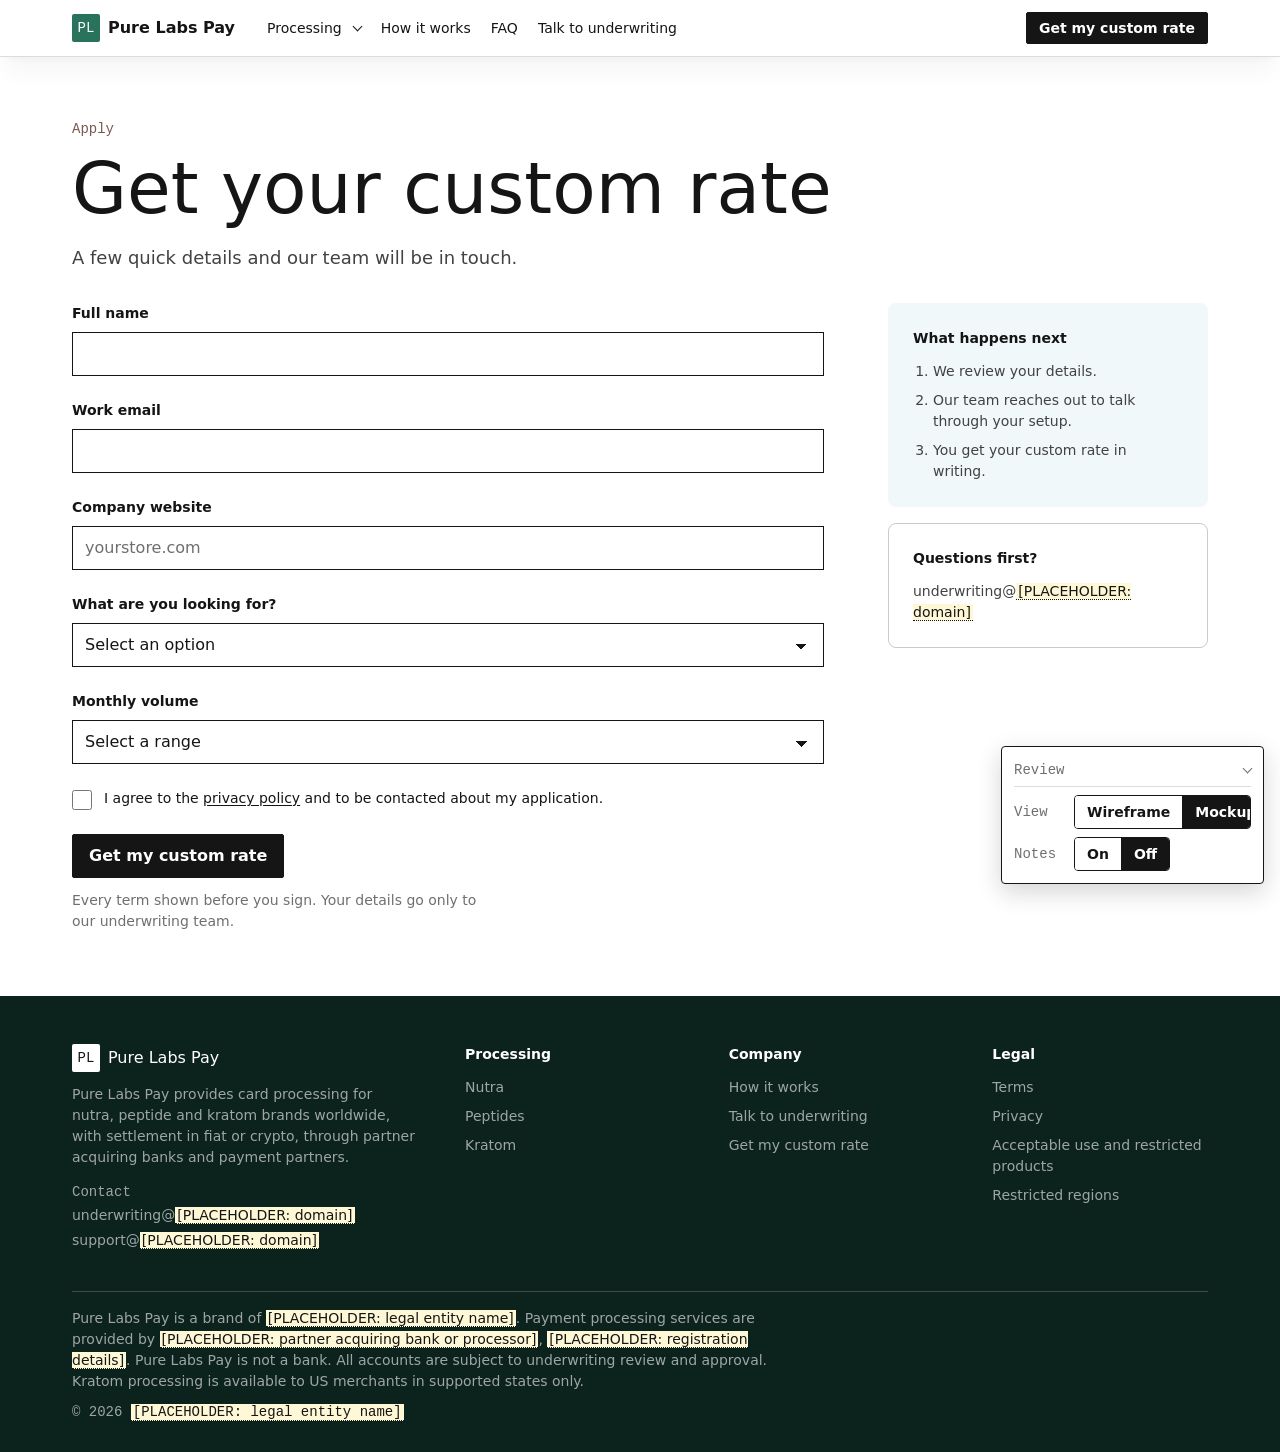
==== commit 26ad7e4b: "Lead first model: 5 field public forms, private application, global markets Rule B changed from "cap" ====
--- a/apply.html
+++ b/apply.html
@@ -5,15 +5,6 @@
   <meta name="viewport" content="width=device-width, initial-scale=1">
   <title>Get Your Custom Rate | Pure Labs Pay</title>
   <meta name="description" content="Tell us about your business and your current processing. We'll review your details and come back with a custom rate.">
-  <!-- The design system's faces are mt-neue-display, mt-neue-text, mt-sans and
-       mt-mono, which are licensed and not ours. The stacks in css/styles.css
-       name each face first, then the substitutes the reference gives: Manrope
-       for the two neue cuts, Inter for the sans, IBM Plex Mono for the mono.
-       This link stays commented out so the build opens straight from the
-       filesystem with no external request. Enable it, or self host, or drop in
-       the licensed faces, for production. -->
-  <!-- <link rel="preconnect" href="https://fonts.googleapis.com">
-  <link rel="preconnect" href="https://fonts.gstatic.com" crossorigin>
   <!-- SEO -->
   <!-- Replace the [PLACEHOLDER: domain] base in these four places, in
        sitemap.xml, robots.txt, llms.txt and in SITE_BASE in js/main.js. -->
@@ -31,7 +22,17 @@
   <meta name="twitter:image" content="https://[PLACEHOLDER: domain]/assets/og-apply.png">
   <!-- [PLACEHOLDER: Open Graph image, 1200 by 630, per assets/README.md] -->
   <!-- /SEO -->
-  <link rel="stylesheet" href="https://fonts.googleapis.com/css2?family=Manrope:wght@400;500&family=Inter:wght@300;400;500;600&family=IBM+Plex+Mono:wght@500&display=swap"> -->
+  <!-- The design system's faces are mt-neue-display, mt-neue-text, mt-sans and
+       mt-mono, which are licensed and not ours. The stacks in css/styles.css
+       name each face first, then the substitutes the reference gives: Manrope
+       for the two neue cuts, Inter for the sans, IBM Plex Mono for the mono.
+       This link stays commented out so the build opens straight from the
+       filesystem with no external request. Enable it, or self host, or drop in
+       the licensed faces, for production.
+       <link rel="preconnect" href="https://fonts.googleapis.com">
+       <link rel="preconnect" href="https://fonts.gstatic.com" crossorigin>
+       <link rel="stylesheet" href="https://fonts.googleapis.com/css2?family=Manrope:wght@400;500&family=Inter:wght@300;400;500;600&family=IBM+Plex+Mono:wght@500&display=swap">
+  -->
   <link rel="stylesheet" href="css/styles.css">
 </head>
 <!-- data-mode is set here so the page is styled before main.js runs, then
@@ -57,329 +58,29 @@
 
   <main id="main" class="main">
 
-    <section class="section" data-note="Intent: the one conversion page. Three short steps so the processing questions arrive after the easy ones, with the side panel answering what happens next while the visitor fills it in. | SEO: not a keyword target. Indexable but thin on purpose. | Dev: shared form engine with data-steps. Next validates only the current step, Back keeps every answer because nothing is re-rendered. Nothing posts while CONFIG.FORM_ENDPOINT is empty: it validates, logs the payload and shows the success panel.">
+    <section class="section" data-note="Intent: capture the lead in under a minute. Rule B stage one: five fields, no qualifying questions, no document list. The team qualifies internally and sends the private application afterwards. | SEO: not a keyword target. Indexable but thin on purpose. | Dev: the form is the shared lead-form block from js/main.js. ?vertical=nutra, peptides or kratom sets the category silently, and a category that is not open yet switches the payload source to waitlist and shows the priority list note.">
       <div class="container">
         <p class="eyebrow">Apply</p>
         <h1>Get your custom rate</h1>
-        <p class="lead">Tell us about your business and your current processing. Our underwriting team will review it and come back with a rate built around your history.</p>
+        <p class="lead">A few quick details and our team will be in touch.</p>
 
         <div class="apply-layout mt-6">
           <div>
-            <form class="form" id="apply-form" data-form="apply" data-steps
-                  data-vertical-from="whatYouSell"
-                  data-waitlist-when="whatYouSell=Peptides|Kratom"
-                  data-preselect-from="vertical:whatYouSell"
-                  novalidate data-note-outside
-                  data-note="Dev: field names are the payload keys. ?vertical=nutra, peptides or kratom preselects step one. UTM parameters on the URL ride along in the payload. Choosing a category that is not open yet switches source to waitlist.">
-
-              <div class="progress" data-progress data-note-outside data-note="Dev: the fill width is set by js from the step count, so the stylesheet needs no class per step.">
-                <p class="progress__label"><span data-progress-step>Step 1 of 3</span><span data-progress-name>Your business</span></p>
-                <div class="progress__track"><span class="progress__fill"></span></div>
-              </div>
-
-              <!-- Step 1 -->
-              <fieldset class="form-step" data-step="1" data-step-name="Your business">
-                <legend class="visually-hidden">Your business</legend>
-
-                <div class="field">
-                  <label class="field__label" for="ap-legal">Legal business name</label>
-                  <input class="input" type="text" id="ap-legal" name="legalBusinessName" autocomplete="organization" required>
-                  <p class="field__error">Enter the name on your registration.</p>
-                </div>
-
-                <div class="field">
-                  <label class="field__label" for="ap-website">Website URL</label>
-                  <input class="input" type="text" inputmode="url" id="ap-website" name="website" placeholder="yourstore.com" required>
-                  <p class="field__error">Enter the website where you sell.</p>
-                </div>
-
-                <div class="field">
-                  <label class="field__label" for="ap-country">Country</label>
-                  <select class="select" id="ap-country" name="country" required>
-                    <option value="">Select a country</option>
-                    <option value="United States">United States</option>
-                    <option value="Canada">Canada</option>
-                    <option value="Other">Other</option>
-                  </select>
-                  <p class="field__error">Select where your business is based.</p>
-                </div>
-
-                <div class="field" data-show-when="country=Other" hidden>
-                  <label class="field__label" for="ap-country-other">Which country?</label>
-                  <input class="input" type="text" id="ap-country-other" name="countryOther" required>
-                  <p class="field__hint">Other countries are possible on review.</p>
-                  <p class="field__error">Tell us which country you are based in.</p>
-                </div>
-
-                <div class="field">
-                  <label class="field__label" for="ap-region">State or province</label>
-                  <input class="input" type="text" id="ap-region" name="stateProvince" autocomplete="address-level1">
-                  <p class="field__hint">Leave blank if it does not apply.</p>
-                </div>
-
-                <div class="field">
-                  <label class="field__label" for="ap-type">Business type</label>
-                  <select class="select" id="ap-type" name="businessType" required>
-                    <option value="">Select a type</option>
-                    <option value="LLC">LLC</option>
-                    <option value="Corporation">Corporation</option>
-                    <option value="Sole proprietor">Sole proprietor</option>
-                    <option value="Other">Other</option>
-                  </select>
-                  <p class="field__error">Select how the business is registered.</p>
-                </div>
-
-                <fieldset class="radio-cards">
-                  <legend>What you sell</legend>
-                  <label class="radio-card">
-                    <input type="radio" name="whatYouSell" value="Nutra" required>
-                    <span>
-                      <span class="radio-card__title">Nutra <span class="pill pill--live pill--xs">Live</span></span>
-                      <span class="radio-card__hint">Supplements, vitamins and wellness products</span>
-                    </span>
-                  </label>
-                  <label class="radio-card">
-                    <input type="radio" name="whatYouSell" value="Peptides" required>
-                    <span>
-                      <span class="radio-card__title">Peptides <span class="pill pill--soon pill--xs">Priority list</span></span>
-                      <span class="radio-card__hint">Research use and licensed telehealth models</span>
-                    </span>
-                  </label>
-                  <label class="radio-card">
-                    <input type="radio" name="whatYouSell" value="Kratom" required>
-                    <span>
-                      <span class="radio-card__title">Kratom <span class="pill pill--soon pill--xs">Priority list</span></span>
-                      <span class="radio-card__hint">Leaf, powder and capsule brands, US only</span>
-                    </span>
-                  </label>
-                  <label class="radio-card">
-                    <input type="radio" name="whatYouSell" value="Other" required>
-                    <span>
-                      <span class="radio-card__title">Other</span>
-                      <span class="radio-card__hint">Tell us more in the last step</span>
-                    </span>
-                  </label>
-                  <p class="field__error">Choose the category that fits your store.</p>
-                </fieldset>
-
-                <div class="callout callout--quiet" data-show-when="whatYouSell=Peptides|Kratom" hidden>
-                  <p class="callout__title">Processing for this category opens soon</p>
-                  <p>Submit this form and you'll join the priority list with your details already on file.</p>
-                </div>
-
-                <div class="callout callout--warning" data-show-when="whatYouSell=Kratom&country=Canada" data-blocks-next hidden>
-                  <p class="callout__title">Kratom processing is US only</p>
-                  <p>Canadian nutra brands can apply today. Change the category or the country to carry on.</p>
-                </div>
-              </fieldset>
-
-              <!-- Step 2 -->
-              <fieldset class="form-step" data-step="2" data-step-name="Your processing" hidden>
-                <legend class="visually-hidden">Your processing</legend>
-
-                <fieldset class="radio-cards radio-cards--row">
-                  <legend>Are you currently processing card payments?</legend>
-                  <label class="radio-card">
-                    <input type="radio" name="currentlyProcessing" value="yes" required>
-                    <span><span class="radio-card__title">Yes</span></span>
-                  </label>
-                  <label class="radio-card">
-                    <input type="radio" name="currentlyProcessing" value="no" required>
-                    <span><span class="radio-card__title">Not yet</span></span>
-                  </label>
-                  <p class="field__error">Let us know whether you are processing today.</p>
-                </fieldset>
-
-                <div class="callout callout--quiet" data-soft-message hidden>
-                  <p class="callout__title">Leave your details anyway</p>
-                  <p>We work best with brands that already have a processing track record. Leave your details and we'll reach out when we have a fit.</p>
-                </div>
-
-                <div class="field-group" data-show-when="currentlyProcessing=yes" hidden>
-                  <div class="field">
-                    <label class="field__label" for="ap-processor">Current processor</label>
-                    <select class="select" id="ap-processor" name="currentProcessor" required>
-                      <option value="">Select a processor</option>
-                      <option value="Stripe">Stripe</option>
-                      <option value="PayPal">PayPal</option>
-                      <option value="Shopify Payments">Shopify Payments</option>
-                      <option value="Square">Square</option>
-                      <option value="Authorize.net">Authorize.net</option>
-                      <option value="NMI">NMI</option>
-                      <option value="Other high-risk processor">Other high-risk processor</option>
-                      <option value="Other">Other</option>
-                    </select>
-                    <p class="field__error">Select who processes for you today.</p>
-                  </div>
-
-                  <div class="field">
-                    <label class="field__label" for="ap-time">How long you've been processing</label>
-                    <select class="select" id="ap-time" name="timeProcessing" required>
-                      <option value="">Select a range</option>
-                      <option value="Under 6 months">Under 6 months</option>
-                      <option value="6 to 12 months">6 to 12 months</option>
-                      <option value="1 to 2 years">1 to 2 years</option>
-                      <option value="Over 2 years">Over 2 years</option>
-                    </select>
-                    <p class="field__error">Select how long you have been processing.</p>
-                  </div>
-
-                  <div class="field">
-                    <label class="field__label" for="ap-volume">Average monthly card volume</label>
-                    <select class="select" id="ap-volume" name="monthlyVolume" required>
-                      <option value="">Select a range</option>
-                      <option value="Under $25k">Under $25k</option>
-                      <option value="$25k to $100k">$25k to $100k</option>
-                      <option value="$100k to $500k">$100k to $500k</option>
-                      <option value="$500k to $1M">$500k to $1M</option>
-                      <option value="Over $1M">Over $1M</option>
-                    </select>
-                    <p class="field__error">Select the range that fits your volume.</p>
-                  </div>
-
-                  <div class="field">
-                    <label class="field__label" for="ap-aov">Average order value</label>
-                    <select class="select" id="ap-aov" name="averageOrderValue" required>
-                      <option value="">Select a range</option>
-                      <option value="Under $50">Under $50</option>
-                      <option value="$50 to $150">$50 to $150</option>
-                      <option value="Over $150">Over $150</option>
-                    </select>
-                    <p class="field__error">Select your typical order value.</p>
-                  </div>
-
-                  <div class="field">
-                    <label class="field__label" for="ap-disputes">Dispute ratio over the last 3 months</label>
-                    <select class="select" id="ap-disputes" name="disputeRatio" required>
-                      <option value="">Select a range</option>
-                      <option value="Under 0.5%">Under 0.5%</option>
-                      <option value="0.5% to 1%">0.5% to 1%</option>
-                      <option value="Over 1%">Over 1%</option>
-                      <option value="Not sure">Not sure</option>
-                    </select>
-                    <p class="field__hint">Not sure is a fine answer. Your statements will show it.</p>
-                    <p class="field__error">Select a range, or Not sure.</p>
-                  </div>
-
-                  <fieldset class="radio-cards radio-cards--row">
-                    <legend>Do you sell subscriptions?</legend>
-                    <label class="radio-card">
-                      <input type="radio" name="sellsSubscriptions" value="yes" required>
-                      <span><span class="radio-card__title">Yes</span></span>
-                    </label>
-                    <label class="radio-card">
-                      <input type="radio" name="sellsSubscriptions" value="no" required>
-                      <span><span class="radio-card__title">No</span></span>
-                    </label>
-                    <p class="field__error">Let us know whether you bill on a schedule.</p>
-                  </fieldset>
-
-                  <div class="field">
-                    <label class="file-upload" for="ap-statements">
-                      <span class="file-upload__title">Upload your last 3 months of processing statements</span>
-                      <span class="file-upload__hint">PDF, more than one file is fine. You can also send these later. Applications with statements get the fastest review.</span>
-                      <input type="file" id="ap-statements" name="statements" accept="application/pdf" multiple>
-                    </label>
-                    <ul class="file-list" data-file-list="statements"></ul>
-                  </div>
-                </div>
-              </fieldset>
-
-              <!-- Step 3 -->
-              <fieldset class="form-step" data-step="3" data-step-name="Your details" hidden>
-                <legend class="visually-hidden">Your details</legend>
-
-                <div class="field">
-                  <label class="field__label" for="ap-name">Full name</label>
-                  <input class="input" type="text" id="ap-name" name="fullName" autocomplete="name" required>
-                  <p class="field__error">Enter your full name.</p>
-                </div>
-
-                <div class="field">
-                  <label class="field__label" for="ap-role">Role</label>
-                  <input class="input" type="text" id="ap-role" name="role" placeholder="Owner, finance, operations" required>
-                  <p class="field__error">Tell us your role in the business.</p>
-                </div>
-
-                <div class="field">
-                  <label class="field__label" for="ap-email">Work email</label>
-                  <input class="input" type="email" id="ap-email" name="workEmail" autocomplete="email" required>
-                  <p class="field__error">Enter an email address we can reply to.</p>
-                </div>
-
-                <div class="field">
-                  <label class="field__label" for="ap-phone">Phone</label>
-                  <input class="input" type="tel" id="ap-phone" name="phone" autocomplete="tel" required>
-                  <p class="field__error">Enter a number an underwriter can reach you on.</p>
-                </div>
-
-                <div class="field">
-                  <label class="field__label" for="ap-besttime">Best time to reach you</label>
-                  <select class="select" id="ap-besttime" name="bestTime" required>
-                    <option value="">Select a time</option>
-                    <option value="Morning">Morning</option>
-                    <option value="Afternoon">Afternoon</option>
-                    <option value="Evening">Evening</option>
-                  </select>
-                  <p class="field__hint">Times are read in <span data-timezone>your local time</span>.</p>
-                  <p class="field__error">Select when we should call.</p>
-                  <input type="hidden" name="timezone" value="">
-                </div>
-
-                <div class="field">
-                  <label class="field__label" for="ap-heard">How did you hear about us?</label>
-                  <input class="input" type="text" id="ap-heard" name="heardAbout">
-                  <p class="field__hint">Optional.</p>
-                </div>
-
-                <div class="field">
-                  <label class="checkbox">
-                    <input type="checkbox" name="consent" value="yes" required>
-                    <span>I agree that my details can be used to review this application and contact me about processing, as set out in the <a href="legal/privacy.html">privacy notice</a>.</span>
-                  </label>
-                  <p class="field__error">Please agree before sending your application.</p>
-                </div>
-
-                <div class="field">
-                  <label class="checkbox">
-                    <input type="checkbox" name="marketingOptIn" value="yes">
-                    <span>Send me occasional updates about processing for my category. Optional.</span>
-                  </label>
-                </div>
-              </fieldset>
-
-              <div class="form-nav">
-                <button class="btn btn--secondary" type="button" data-step-back hidden>Back</button>
-                <button class="btn btn--primary" type="button" data-step-next>Next</button>
-                <button class="btn btn--primary" type="submit" data-step-submit hidden>Get my custom rate</button>
-              </div>
-              <span class="trust-line">Every term shown before you sign. Your details go only to our underwriting team.</span>
-            </form>
-
-            <div class="form-success" data-success data-for="apply-form" role="status" tabindex="-1" hidden>
-              <h2>Thanks, we've got your details</h2>
-              <p>An underwriter will be in touch at the email you gave us. <span class="ph-text">[PLACEHOLDER: response time, if committed]</span></p>
-            </div>
+            <div data-block="lead-form"
+                 data-submit-label="Get my custom rate"
+                 data-trust="Every term shown before you sign. Your details go only to our underwriting team."
+                 data-success-title="Thanks, we&#39;ve got your details"
+                 data-success-text="An underwriter will review them and email you the next step. &lt;span class=&quot;ph-text&quot;&gt;[PLACEHOLDER: response time, if committed]&lt;/span&gt;"></div>
           </div>
 
-          <aside class="apply-aside" data-note="Intent: answer what happens next while the visitor is still deciding whether to finish, and tell them what to have ready so the first reply is not a document request. | SEO: no keyword target. | Dev: sticky from 1024px, stacked above the form on mobile. The contact address is selectable text, not a mailto, while the domain is a placeholder.">
+          <aside class="apply-aside" data-note="Intent: answer what happens next while the visitor is still deciding whether to finish. Three steps, no document list, because nothing is asked for at this stage. | SEO: no keyword target. | Dev: sticky from 1024px, stacked above the form on mobile. The address is selectable text, not a mailto, while the domain is a placeholder.">
             <div class="card card--ice">
               <h2>What happens next</h2>
               <ol>
-                <li>We review your details and statements.</li>
-                <li>An underwriter contacts you with questions, if any.</li>
+                <li>We review your details.</li>
+                <li>Our team reaches out to talk through your setup.</li>
                 <li>You get your custom rate in writing.</li>
               </ol>
-            </div>
-
-            <div class="card">
-              <h2>Have these ready</h2>
-              <ul>
-                <li>Business registration</li>
-                <li>ID for owners</li>
-                <li>Your last 3 months of processing statements</li>
-                <li>Product list, and lab certificates for some products</li>
-              </ul>
             </div>
 
             <div class="card card--flat">
--- a/css/styles.css
+++ b/css/styles.css
@@ -1399,7 +1399,17 @@
 }
 
 @media (min-width: 48rem) {
-  .trust-strip__list { grid-template-columns: repeat(3, 1fr); gap: var(--spacing-32); }
+  .trust-strip__list { grid-template-columns: repeat(2, 1fr); gap: var(--spacing-24) var(--spacing-32); }
+  /* the rule sits between the pair, never at the start of a wrapped row */
+  .trust-strip__item:nth-child(even) {
+    padding-left: var(--spacing-32);
+    border-left: var(--border-width) solid var(--border);
+  }
+}
+
+@media (min-width: 64rem) {
+  .trust-strip__list { grid-template-columns: repeat(4, 1fr); }
+  .trust-strip__item:nth-child(even) { padding-left: 0; border-left: 0; }
   .trust-strip__item + .trust-strip__item {
     padding-left: var(--spacing-32);
     border-left: var(--border-width) solid var(--border);
@@ -1867,6 +1877,237 @@
 }
 
 .link-row li { margin: 0; }
+
+
+/* ==========================================================================
+   Private onboarding pages
+   Not part of the public site. Kept here so there is still one stylesheet.
+   ========================================================================== */
+
+.app-header {
+  background: var(--surface);
+  border-bottom: var(--border-width) solid var(--border);
+  padding: var(--spacing-16) 0;
+}
+
+.app-header__inner {
+  display: flex;
+  flex-wrap: wrap;
+  align-items: center;
+  justify-content: space-between;
+  gap: var(--spacing-12);
+}
+
+.app-footer {
+  background: var(--surface-alt);
+  border-top: var(--border-width) solid var(--border);
+  padding: var(--spacing-24) 0;
+  margin-top: var(--spacing-48);
+}
+
+.app-footer .meta-line { margin: 0; }
+
+.app-layout {
+  display: grid;
+  gap: var(--spacing-32);
+  grid-template-columns: 1fr;
+  align-items: start;
+  padding-bottom: var(--spacing-48);
+}
+
+@media (min-width: 64rem) {
+  .app-layout { grid-template-columns: 17rem minmax(0, 1fr); gap: var(--spacing-64); }
+  .app-aside { position: sticky; top: var(--spacing-24); }
+}
+
+.app-aside {
+  display: grid;
+  gap: var(--spacing-16);
+  padding: var(--card-padding);
+  background: var(--surface-alt);
+  border-radius: var(--radius-card);
+}
+
+/* the section list, desktop only. Mobile keeps the progress bar alone. */
+.app-nav { display: none; }
+
+@media (min-width: 64rem) {
+  .app-nav { display: block; }
+}
+
+.app-nav__list { list-style: none; margin: 0; padding: 0; counter-reset: none; }
+.app-nav__list li { margin: 0; }
+
+.app-nav__link {
+  display: flex;
+  align-items: baseline;
+  gap: var(--element-gap);
+  padding: var(--spacing-8) 0;
+  color: var(--ink);
+  text-decoration: none;
+  font-size: var(--text-control-label);
+  font-weight: var(--weight-nav);
+}
+
+.app-nav__link:hover { text-decoration: underline; }
+
+.app-nav__index {
+  font-family: var(--font-mono);
+  font-size: var(--text-technical-label);
+  color: var(--ink-faint);
+}
+
+.app-progress .progress__label { margin-bottom: var(--spacing-4); }
+
+.app-progress .progress__track {
+  height: 6px;
+  background: var(--border);
+}
+
+.app-form { gap: var(--spacing-48); }
+
+.app-section { scroll-margin-top: var(--spacing-24); }
+
+.app-section__title {
+  display: flex;
+  align-items: baseline;
+  gap: var(--spacing-12);
+  padding-bottom: var(--spacing-12);
+  border-bottom: var(--border-width) solid var(--ink);
+  margin-bottom: var(--spacing-24);
+}
+
+.app-section__index {
+  font-family: var(--font-mono);
+  font-size: var(--text-technical-label);
+  color: var(--ink-faint);
+}
+
+.app-section__body { display: grid; gap: var(--spacing-24); }
+
+.owner-card {
+  display: grid;
+  gap: var(--spacing-16);
+  padding: var(--card-padding);
+  background: var(--surface-alt);
+  border-radius: var(--radius-card);
+}
+
+.owner-card + .owner-card { margin-top: var(--spacing-24); }
+
+.owner-card__head {
+  display: flex;
+  align-items: baseline;
+  justify-content: space-between;
+  gap: var(--spacing-12);
+}
+
+.owner-card__head .card__title { margin: 0; }
+
+.repeater__row {
+  display: flex;
+  align-items: center;
+  gap: var(--element-gap);
+}
+
+.repeater__row + .repeater__row { margin-top: var(--element-gap); }
+
+.percent-group { border: 0; margin: 0; padding: 0; }
+.percent-group > legend { padding: 0; font-size: var(--text-control-label); font-weight: var(--weight-control); }
+
+.percent-group__grid {
+  display: grid;
+  gap: var(--spacing-16);
+  grid-template-columns: 1fr;
+  margin: var(--spacing-12) 0 var(--spacing-8);
+}
+
+@media (min-width: 40rem) {
+  .percent-group__grid { grid-template-columns: repeat(auto-fit, minmax(9rem, 1fr)); }
+}
+
+.percent-group__grid .field__label { display: grid; gap: var(--spacing-4); }
+
+.meta-line.is-over { color: var(--warning); font-weight: var(--font-weight-semibold); }
+
+.field.is-muted { opacity: 0.55; }
+
+/* the review summary */
+.app-summary { display: grid; gap: var(--spacing-24); }
+
+.app-summary__head {
+  display: flex;
+  justify-content: space-between;
+  gap: var(--spacing-12);
+  margin: 0 0 var(--element-gap);
+  font-weight: var(--weight-control);
+  border-bottom: var(--border-width) solid var(--border);
+  padding-bottom: var(--spacing-4);
+}
+
+.app-summary__list { margin: 0; }
+
+.app-summary__row {
+  display: grid;
+  gap: var(--spacing-4);
+  padding: var(--spacing-8) 0;
+  border-bottom: var(--border-width) solid var(--border);
+  font-size: var(--text-control-label);
+}
+
+@media (min-width: 40rem) {
+  .app-summary__row { grid-template-columns: 1fr 1fr; gap: var(--spacing-16); }
+}
+
+.app-summary__row dt { color: var(--ink-faint); }
+.app-summary__row dd { margin: 0; }
+
+/* the invite tool */
+/* a wide table scrolls inside its own box, never the page. position relative
+   matters: the visually hidden label in the header is absolutely positioned,
+   and without a positioned ancestor it anchors to the document and drags the
+   page's scroll width out past the viewport. */
+.table-scroll { overflow-x: auto; position: relative; }
+.table-scroll:focus-visible { outline: 2px solid var(--ink); outline-offset: 2px; }
+
+.lead-table { width: 100%; min-width: 46rem; border-collapse: collapse; font-size: var(--text-control-label); }
+
+.lead-table th,
+.lead-table td {
+  text-align: left;
+  padding: var(--spacing-12) var(--spacing-8);
+  border-bottom: var(--border-width) solid var(--border);
+  vertical-align: top;
+}
+
+.lead-table thead th {
+  font-family: var(--font-mono);
+  font-weight: var(--font-weight-medium);
+  color: var(--ink-faint);
+  border-bottom-color: var(--ink);
+}
+
+.invite-panel {
+  display: grid;
+  gap: var(--spacing-16);
+  padding: var(--card-padding);
+  background: var(--surface-alt);
+  border-radius: var(--radius-card);
+}
+
+.invite-preview {
+  margin: 0;
+  padding: var(--card-padding);
+  background: var(--surface);
+  border: var(--border-width) solid var(--border);
+  border-radius: var(--radius-card);
+  font-size: var(--text-control-label);
+  line-height: 1.6;
+  white-space: pre-wrap;
+}
+
+.invite-row { display: flex; flex-wrap: wrap; gap: var(--element-gap); align-items: center; }
+.invite-row .input { flex: 1 1 18rem; }
 
 /* ==========================================================================
    7. Annotation layer and review bar
